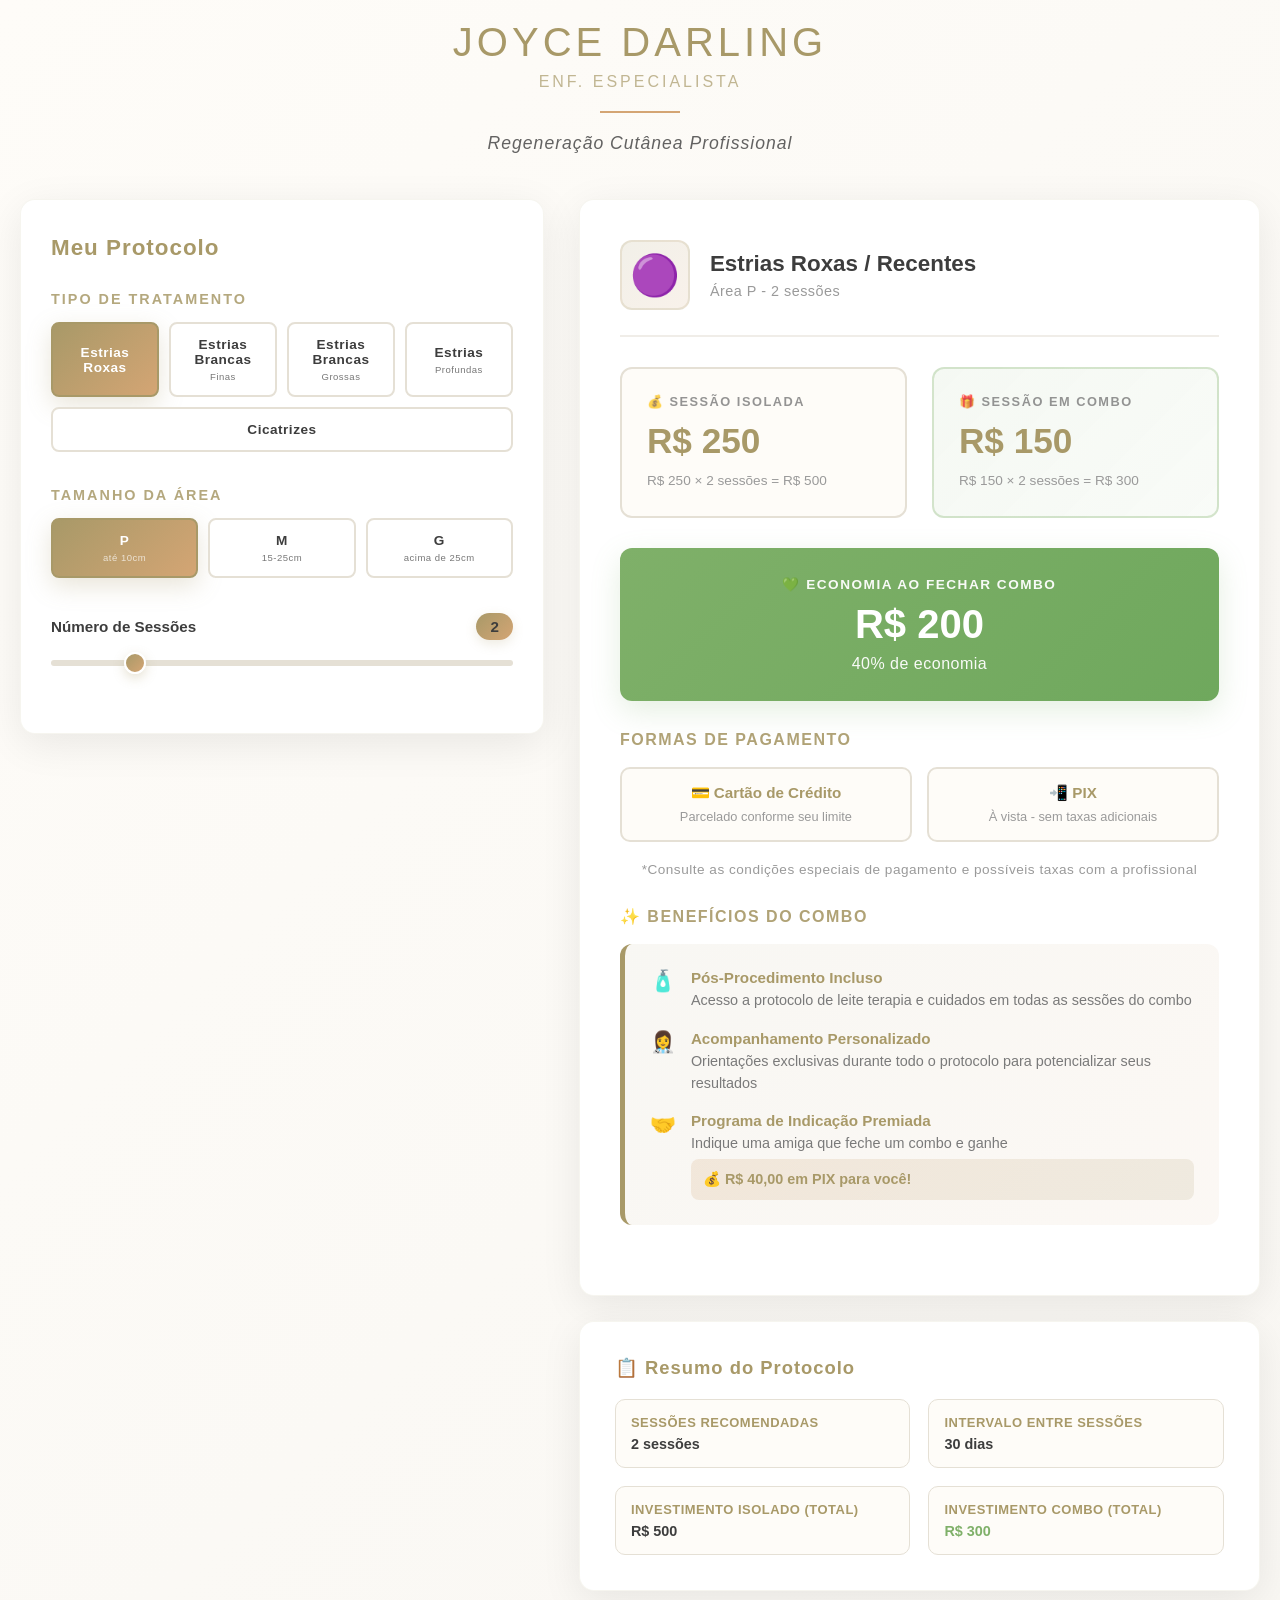
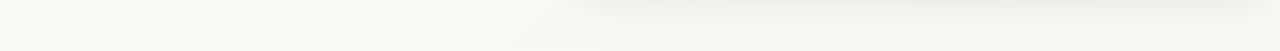
==== index.html @ 670929de "Rename site joyce darling.html to index.html" ====
<!DOCTYPE html>
<html lang="pt-BR">
<head>
    <meta charset="UTF-8">
    <meta name="viewport" content="width=device-width, initial-scale=1.0">
    <title>Enf. Joyce Darling - Regeneração Cutânea</title>
    <style>
        * {
            margin: 0;
            padding: 0;
            box-sizing: border-box;
        }

        :root {
            --primary: #a89968;
            --primary-light: #c9b896;
            --dark: #2a2a2a;
            --light: #f9f7f3;
            --cream: #fefcf8;
            --accent: #d4a574;
            --text: #3d3d3d;
            --success: #7fb069;
        }

        body {
            font-family: 'Segoe UI', 'Trebuchet MS', sans-serif;
            background: linear-gradient(135deg, var(--cream) 0%, var(--light) 100%);
            min-height: 100vh;
            padding: 20px;
            color: var(--text);
        }

        .container {
            max-width: 1400px;
            margin: 0 auto;
        }

        /* HEADER COM LOGO E NOME */
        .header {
            text-align: center;
            margin-bottom: 45px;
            animation: slideDown 0.7s ease-out;
        }

        .logo-section {
            margin-bottom: 20px;
        }

        .logo-text {
            font-size: 2.5em;
            font-weight: 300;
            letter-spacing: 4px;
            color: var(--primary);
            margin-bottom: 8px;
            text-transform: uppercase;
        }

        .logo-subtitle {
            font-size: 1em;
            letter-spacing: 3px;
            color: var(--primary);
            opacity: 0.7;
            text-transform: uppercase;
            font-weight: 400;
        }

        .divider {
            width: 80px;
            height: 2px;
            background: var(--accent);
            margin: 20px auto;
        }

        .tagline {
            font-size: 1.1em;
            color: var(--text);
            opacity: 0.8;
            font-style: italic;
            letter-spacing: 1px;
        }

        /* LAYOUT PRINCIPAL */
        .main-content {
            display: grid;
            grid-template-columns: 1fr 1.3fr;
            gap: 35px;
            margin-bottom: 40px;
        }

        /* PAINEL DE SELEÇÃO */
        .selection-panel {
            background: white;
            border-radius: 15px;
            padding: 35px 30px;
            box-shadow: 0 10px 40px rgba(0, 0, 0, 0.08);
            animation: slideUp 0.7s ease-out 0.1s both;
            height: fit-content;
            border: 1px solid rgba(168, 153, 104, 0.1);
        }

        .selection-panel h2 {
            color: var(--primary);
            margin-bottom: 30px;
            font-size: 1.4em;
            font-weight: 600;
            letter-spacing: 1px;
        }

        .section {
            margin-bottom: 35px;
        }

        .section-title {
            color: var(--primary);
            font-weight: 600;
            margin-bottom: 15px;
            font-size: 0.9em;
            text-transform: uppercase;
            letter-spacing: 2px;
            opacity: 0.85;
        }

        .buttons-group {
            display: flex;
            flex-wrap: wrap;
            gap: 10px;
            margin-bottom: 20px;
        }

        .btn-combo {
            flex: 1;
            min-width: 100px;
            padding: 13px 16px;
            border: 2px solid #e5e0d5;
            background: white;
            border-radius: 8px;
            cursor: pointer;
            font-weight: 600;
            font-size: 0.85em;
            transition: all 0.3s ease;
            text-align: center;
            color: var(--text);
            letter-spacing: 0.5px;
        }

        .btn-combo:hover {
            border-color: var(--primary);
            background: rgba(168, 153, 104, 0.05);
            transform: translateY(-2px);
        }

        .btn-combo.active {
            background: linear-gradient(135deg, var(--primary), var(--accent));
            color: white;
            border-color: var(--primary);
            box-shadow: 0 8px 25px rgba(168, 153, 104, 0.25);
        }

        .btn-combo small {
            display: block;
            font-size: 0.7em;
            opacity: 0.7;
            font-weight: 400;
            margin-top: 4px;
        }

        .slider-group {
            margin-bottom: 28px;
        }

        .slider-label {
            display: flex;
            justify-content: space-between;
            align-items: center;
            margin-bottom: 12px;
        }

        .slider-label span {
            color: var(--text);
            font-weight: 600;
            font-size: 0.95em;
        }

        .slider-value {
            background: linear-gradient(135deg, var(--primary), var(--accent));
            color: white;
            padding: 5px 14px;
            border-radius: 20px;
            font-weight: 700;
            font-size: 0.9em;
            box-shadow: 0 4px 12px rgba(168, 153, 104, 0.2);
        }

        input[type="range"] {
            width: 100%;
            height: 6px;
            border-radius: 5px;
            background: #e5e0d5;
            outline: none;
            -webkit-appearance: none;
        }

        input[type="range"]::-webkit-slider-thumb {
            -webkit-appearance: none;
            appearance: none;
            width: 22px;
            height: 22px;
            border-radius: 50%;
            background: linear-gradient(135deg, var(--primary), var(--accent));
            cursor: pointer;
            box-shadow: 0 4px 12px rgba(168, 153, 104, 0.3);
            border: 2px solid white;
        }

        input[type="range"]::-moz-range-thumb {
            width: 22px;
            height: 22px;
            border-radius: 50%;
            background: linear-gradient(135deg, var(--primary), var(--accent));
            cursor: pointer;
            border: 2px solid white;
            box-shadow: 0 4px 12px rgba(168, 153, 104, 0.3);
        }

        /* PAINEL DE RESULTADO */
        .result-panel {
            animation: slideUp 0.7s ease-out 0.2s both;
        }

        .result-card {
            background: white;
            border-radius: 15px;
            padding: 40px;
            box-shadow: 0 10px 40px rgba(0, 0, 0, 0.08);
            margin-bottom: 25px;
            border: 1px solid rgba(168, 153, 104, 0.1);
        }

        .result-header {
            display: flex;
            align-items: center;
            gap: 20px;
            margin-bottom: 30px;
            padding-bottom: 25px;
            border-bottom: 2px solid #f0ede8;
        }

        .result-icon {
            width: 70px;
            height: 70px;
            border-radius: 12px;
            background: linear-gradient(135deg, rgba(168, 153, 104, 0.15), rgba(212, 165, 116, 0.15));
            display: flex;
            align-items: center;
            justify-content: center;
            font-size: 2.5em;
            border: 2px solid rgba(168, 153, 104, 0.2);
        }

        .result-title h3 {
            color: var(--text);
            font-size: 1.4em;
            margin-bottom: 6px;
            font-weight: 600;
        }

        .result-title p {
            color: #9a9a9a;
            font-size: 0.9em;
            letter-spacing: 0.5px;
        }

        .price-grid {
            display: grid;
            grid-template-columns: 1fr 1fr;
            gap: 25px;
            margin-bottom: 30px;
        }

        .price-box {
            background: #fefcf8;
            border-radius: 12px;
            padding: 25px;
            border: 2px solid #e5e0d5;
        }

        .price-box.combo {
            background: linear-gradient(135deg, rgba(127, 176, 105, 0.08), rgba(127, 176, 105, 0.05));
            border-color: rgba(127, 176, 105, 0.3);
        }

        .price-label {
            color: #7a7a7a;
            font-size: 0.8em;
            font-weight: 600;
            text-transform: uppercase;
            letter-spacing: 1.5px;
            margin-bottom: 12px;
            opacity: 0.8;
        }

        .price-value {
            font-size: 2.2em;
            font-weight: 700;
            color: var(--primary);
            margin-bottom: 10px;
        }

        .price-detail {
            font-size: 0.85em;
            color: #9a9a9a;
            line-height: 1.5;
        }

        /* DESCONTO */
        .discount-banner {
            background: linear-gradient(135deg, var(--success) 0%, #6fa85d 100%);
            color: white;
            border-radius: 12px;
            padding: 28px;
            text-align: center;
            margin: 30px 0;
            box-shadow: 0 10px 30px rgba(127, 176, 105, 0.2);
        }

        .discount-label {
            font-size: 0.85em;
            opacity: 0.95;
            margin-bottom: 10px;
            text-transform: uppercase;
            letter-spacing: 1.5px;
            font-weight: 600;
        }

        .discount-value {
            font-size: 2.5em;
            font-weight: 700;
            margin-bottom: 8px;
        }

        .discount-percentage {
            font-size: 1em;
            opacity: 0.95;
            letter-spacing: 0.5px;
        }

        /* PAGAMENTO E BENEFÍCIOS */
        .info-section {
            margin-bottom: 30px;
        }

        .info-section-title {
            color: var(--primary);
            font-size: 1em;
            font-weight: 600;
            text-transform: uppercase;
            letter-spacing: 1.5px;
            margin-bottom: 18px;
            opacity: 0.9;
        }

        .payment-methods {
            display: grid;
            grid-template-columns: 1fr 1fr;
            gap: 15px;
            margin-bottom: 20px;
        }

        .payment-option {
            background: #fefcf8;
            border: 2px solid #e5e0d5;
            border-radius: 10px;
            padding: 15px;
            text-align: center;
            transition: all 0.3s ease;
            cursor: pointer;
        }

        .payment-option:hover {
            border-color: var(--primary);
            background: rgba(168, 153, 104, 0.05);
        }

        .payment-option strong {
            color: var(--primary);
            display: block;
            margin-bottom: 5px;
            font-size: 0.95em;
        }

        .payment-option small {
            color: #9a9a9a;
            font-size: 0.8em;
        }

        /* BENEFÍCIOS DO COMBO */
        .benefits-box {
            background: linear-gradient(135deg, rgba(168, 153, 104, 0.08), rgba(212, 165, 116, 0.08));
            border-radius: 12px;
            padding: 25px;
            border-left: 5px solid var(--primary);
        }

        .benefit-item {
            display: flex;
            gap: 15px;
            margin-bottom: 18px;
            align-items: flex-start;
        }

        .benefit-item:last-child {
            margin-bottom: 0;
        }

        .benefit-icon {
            font-size: 1.3em;
            min-width: 25px;
        }

        .benefit-text {
            flex: 1;
        }

        .benefit-text strong {
            color: var(--primary);
            display: block;
            margin-bottom: 4px;
            font-size: 0.95em;
        }

        .benefit-text p {
            color: #7a7a7a;
            font-size: 0.9em;
            line-height: 1.5;
        }

        .reward-highlight {
            background: linear-gradient(135deg, rgba(212, 165, 116, 0.2), rgba(168, 153, 104, 0.15));
            padding: 12px;
            border-radius: 8px;
            color: var(--primary);
            font-weight: 600;
            font-size: 0.9em;
            margin-top: 4px;
        }

        /* INFO BOX FINAL */
        .info-box {
            background: white;
            border-radius: 15px;
            padding: 35px;
            box-shadow: 0 10px 40px rgba(0, 0, 0, 0.08);
            border: 1px solid rgba(168, 153, 104, 0.1);
            animation: slideUp 0.7s ease-out 0.3s both;
        }

        .info-box h4 {
            color: var(--primary);
            margin-bottom: 20px;
            font-size: 1.15em;
            font-weight: 600;
            letter-spacing: 1px;
        }

        .info-list {
            display: grid;
            grid-template-columns: 1fr 1fr;
            gap: 18px;
        }

        .info-item {
            padding: 15px;
            background: #fefcf8;
            border-radius: 10px;
            font-size: 0.9em;
            border: 1px solid #e5e0d5;
        }

        .info-item strong {
            color: var(--primary);
            display: block;
            margin-bottom: 6px;
            font-size: 0.9em;
            text-transform: uppercase;
            letter-spacing: 0.5px;
        }

        .info-item span {
            color: var(--text);
            font-weight: 600;
        }

        /* ANIMAÇÕES */
        @keyframes slideDown {
            from {
                opacity: 0;
                transform: translateY(-30px);
            }
            to {
                opacity: 1;
                transform: translateY(0);
            }
        }

        @keyframes slideUp {
            from {
                opacity: 0;
                transform: translateY(30px);
            }
            to {
                opacity: 1;
                transform: translateY(0);
            }
        }

        /* RESPONSIVO */
        @media (max-width: 1024px) {
            .main-content {
                grid-template-columns: 1fr;
            }

            .price-grid,
            .payment-methods,
            .info-list {
                grid-template-columns: 1fr;
            }

            .header h1 {
                font-size: 1.8em;
            }
        }

        @media (max-width: 640px) {
            body {
                padding: 10px;
            }

            .selection-panel,
            .result-card,
            .info-box {
                padding: 20px;
            }

            .logo-text {
                font-size: 1.5em;
            }

            .logo-subtitle {
                font-size: 0.8em;
            }

            .result-header {
                flex-direction: column;
                text-align: center;
                gap: 15px;
            }

            .result-icon {
                width: 60px;
                height: 60px;
                font-size: 2em;
            }

            .buttons-group {
                flex-direction: column;
            }

            .btn-combo {
                min-width: auto;
            }
        }
    </style>
</head>
<body>
    <div class="container">
        <!-- HEADER -->
        <div class="header">
            <div class="logo-section">
                <div class="logo-text">Joyce Darling</div>
                <div class="logo-subtitle">Enf. Especialista</div>
                <div class="divider"></div>
                <div class="tagline">Regeneração Cutânea Profissional</div>
            </div>
        </div>

        <!-- CONTEÚDO PRINCIPAL -->
        <div class="main-content">
            <!-- PAINEL DE SELEÇÃO -->
            <div class="selection-panel">
                <h2>Meu Protocolo</h2>

                <!-- Tipo de Tratamento -->
                <div class="section">
                    <div class="section-title">Tipo de Tratamento</div>
                    <div class="buttons-group" id="tratamentoButtons">
                        <button class="btn-combo active" data-type="estrias-roxas" data-icon="🟣">Estrias Roxas</button>
                        <button class="btn-combo" data-type="estrias-brancas-finas" data-icon="⚪">Estrias Brancas<small>Finas</small></button>
                        <button class="btn-combo" data-type="estrias-brancas-grossas" data-icon="⚪">Estrias Brancas<small>Grossas</small></button>
                        <button class="btn-combo" data-type="estrias-profundas" data-icon="⚫">Estrias<small>Profundas</small></button>
                        <button class="btn-combo" data-type="cicatrizes" data-icon="🩹">Cicatrizes</button>
                    </div>
                </div>

                <!-- Tamanho da Área -->
                <div class="section">
                    <div class="section-title">Tamanho da Área</div>
                    <div class="buttons-group" id="areaButtons">
                        <button class="btn-combo active" data-area="P" data-size="até 10cm">P<small>até 10cm</small></button>
                        <button class="btn-combo" data-area="M" data-size="15-25cm">M<small>15-25cm</small></button>
                        <button class="btn-combo" data-area="G" data-size="acima de 25cm">G<small>acima de 25cm</small></button>
                    </div>
                </div>

                <!-- Número de Sessões -->
                <div class="slider-group">
                    <div class="slider-label">
                        <span>Número de Sessões</span>
                        <span class="slider-value" id="sessoesValue">2</span>
                    </div>
                    <input type="range" id="sessoesSlider" min="1" max="7" value="2">
                </div>
            </div>

            <!-- PAINEL DE RESULTADO -->
            <div class="result-panel">
                <div class="result-card">
                    <div class="result-header">
                        <div class="result-icon" id="resultIcon">🟣</div>
                        <div class="result-title">
                            <h3 id="resultName">Estrias Roxas</h3>
                            <p id="resultDescription">Área P - 2 sessões</p>
                        </div>
                    </div>

                    <div class="price-grid">
                        <div class="price-box">
                            <div class="price-label">💰 Sessão Isolada</div>
                            <div class="price-value" id="precoIsolado">R$ 250</div>
                            <div class="price-detail" id="detailIsolado">R$ 250 × 2 sessões = R$ 500</div>
                        </div>
                        <div class="price-box combo">
                            <div class="price-label">🎁 Sessão em Combo</div>
                            <div class="price-value" id="precoCombo">R$ 150</div>
                            <div class="price-detail" id="detailCombo">R$ 150 × 2 sessões = R$ 300</div>
                        </div>
                    </div>

                    <div class="discount-banner">
                        <div class="discount-label">💚 Economia ao Fechar Combo</div>
                        <div class="discount-value" id="discountValue">R$ 200</div>
                        <div class="discount-percentage" id="discountPercent">40% de economia</div>
                    </div>

                    <!-- FORMAS DE PAGAMENTO -->
                    <div class="info-section">
                        <div class="info-section-title">Formas de Pagamento</div>
                        <div class="payment-methods">
                            <div class="payment-option">
                                <strong>💳 Cartão de Crédito</strong>
                                <small>Parcelado conforme seu limite</small>
                            </div>
                            <div class="payment-option">
                                <strong>📲 PIX</strong>
                                <small>À vista - sem taxas adicionais</small>
                            </div>
                        </div>
                        <p style="font-size: 0.85em; color: #9a9a9a; text-align: center; letter-spacing: 0.5px;">
                            *Consulte as condições especiais de pagamento e possíveis taxas com a profissional
                        </p>
                    </div>

                    <!-- BENEFÍCIOS -->
                    <div class="info-section">
                        <div class="info-section-title">✨ Benefícios do Combo</div>
                        <div class="benefits-box">
                            <div class="benefit-item">
                                <div class="benefit-icon">🧴</div>
                                <div class="benefit-text">
                                    <strong>Pós-Procedimento Incluso</strong>
                                    <p>Acesso a protocolo de leite terapia e cuidados em todas as sessões do combo</p>
                                </div>
                            </div>
                            <div class="benefit-item">
                                <div class="benefit-icon">👩‍⚕️</div>
                                <div class="benefit-text">
                                    <strong>Acompanhamento Personalizado</strong>
                                    <p>Orientações exclusivas durante todo o protocolo para potencializar seus resultados</p>
                                </div>
                            </div>
                            <div class="benefit-item">
                                <div class="benefit-icon">🤝</div>
                                <div class="benefit-text">
                                    <strong>Programa de Indicação Premiada</strong>
                                    <p>Indique uma amiga que feche um combo e ganhe</p>
                                    <div class="reward-highlight">💰 R$ 40,00 em PIX para você!</div>
                                </div>
                            </div>
                        </div>
                    </div>
                </div>

                <!-- INFO BOX -->
                <div class="info-box">
                    <h4>📋 Resumo do Protocolo</h4>
                    <div class="info-list">
                        <div class="info-item">
                            <strong>Sessões Recomendadas</strong>
                            <span id="infoSessoes">2 sessões</span>
                        </div>
                        <div class="info-item">
                            <strong>Intervalo entre Sessões</strong>
                            <span id="infoIntervalo">30 dias</span>
                        </div>
                        <div class="info-item">
                            <strong>Investimento Isolado (Total)</strong>
                            <span id="infoValorIsolado">R$ 500</span>
                        </div>
                        <div class="info-item">
                            <strong>Investimento Combo (Total)</strong>
                            <span id="infoValorCombo" style="color: var(--success); font-weight: 700;">R$ 300</span>
                        </div>
                    </div>
                </div>
            </div>
        </div>
    </div>

    <script>
        // DADOS DOS PROTOCOLOS
        const protocolos = {
            'estrias-roxas': {
                nome: 'Estrias Roxas / Recentes',
                icon: '🟣',
                sessoes: 2,
                sessoes_recomendadas: '2 sessões',
                precos: {
                    P: { isolado: 250, combo: 150 },
                    M: { isolado: 350, combo: 200 },
                    G: { isolado: 500, combo: 300 }
                }
            },
            'estrias-brancas-finas': {
                nome: 'Estrias Brancas Finas',
                icon: '⚪',
                sessoes: 4,
                sessoes_recomendadas: '4 sessões',
                precos: {
                    P: { isolado: 250, combo: 150 },
                    M: { isolado: 350, combo: 200 },
                    G: { isolado: 500, combo: 300 }
                }
            },
            'estrias-brancas-grossas': {
                nome: 'Estrias Brancas Grossas',
                icon: '⚪',
                sessoes: 6,
                sessoes_recomendadas: '6 sessões',
                precos: {
                    P: { isolado: 250, combo: 150 },
                    M: { isolado: 350, combo: 200 },
                    G: { isolado: 500, combo: 300 }
                }
            },
            'estrias-profundas': {
                nome: 'Estrias Profundas / Largas',
                icon: '⚫',
                sessoes: 7,
                sessoes_recomendadas: '7 sessões',
                precos: {
                    P: { isolado: 250, combo: 150 },
                    M: { isolado: 350, combo: 200 },
                    G: { isolado: 500, combo: 300 }
                }
            },
            'cicatrizes': {
                nome: 'Cicatrizes',
                icon: '🩹',
                sessoes: 3,
                sessoes_recomendadas: '3 sessões',
                precos: {
                    P: { isolado: 200, combo: 150 },
                    M: { isolado: 300, combo: 250 },
                    G: { isolado: 500, combo: 350 }
                }
            }
        };

        let estadoAtual = {
            tipo: 'estrias-roxas',
            area: 'P',
            sessoes: 2
        };

        // ELEMENTOS DO DOM
        const tratamentoButtons = document.querySelectorAll('#tratamentoButtons .btn-combo');
        const areaButtons = document.querySelectorAll('#areaButtons .btn-combo');
        const sessoesSlider = document.getElementById('sessoesSlider');
        const sessoesValue = document.getElementById('sessoesValue');

        // EVENT LISTENERS
        tratamentoButtons.forEach(btn => {
            btn.addEventListener('click', (e) => {
                tratamentoButtons.forEach(b => b.classList.remove('active'));
                e.target.closest('.btn-combo').classList.add('active');
                estadoAtual.tipo = e.target.closest('.btn-combo').dataset.type;
                
                const protocolo = protocolos[estadoAtual.tipo];
                sessoesSlider.max = protocolo.sessoes;
                sessoesSlider.value = protocolo.sessoes;
                sessoesValue.textContent = protocolo.sessoes;
                estadoAtual.sessoes = protocolo.sessoes;
                
                atualizar();
            });
        });

        areaButtons.forEach(btn => {
            btn.addEventListener('click', (e) => {
                areaButtons.forEach(b => b.classList.remove('active'));
                e.target.closest('.btn-combo').classList.add('active');
                estadoAtual.area = e.target.closest('.btn-combo').dataset.area;
                atualizar();
            });
        });

        sessoesSlider.addEventListener('input', (e) => {
            estadoAtual.sessoes = parseInt(e.target.value);
            sessoesValue.textContent = e.target.value;
            atualizar();
        });

        // FUNÇÃO DE ATUALIZAÇÃO
        function atualizar() {
            const protocolo = protocolos[estadoAtual.tipo];
            const precos = protocolo.precos[estadoAtual.area];
            const sessoes = estadoAtual.sessoes;

            // Atualizar header
            document.getElementById('resultIcon').textContent = protocolo.icon;
            document.getElementById('resultName').textContent = protocolo.nome;
            document.getElementById('resultDescription').textContent = `Área ${estadoAtual.area} - ${sessoes} ${sessoes === 1 ? 'sessão' : 'sessões'}`;

            // Preços
            const totalIsolado = precos.isolado * sessoes;
            const totalCombo = precos.combo * sessoes;
            const economia = totalIsolado - totalCombo;
            const percentualDesc = Math.round((economia / totalIsolado) * 100);

            document.getElementById('precoIsolado').textContent = `R$ ${precos.isolado.toLocaleString('pt-BR')}`;
            document.getElementById('detailIsolado').textContent = `R$ ${precos.isolado.toLocaleString('pt-BR')} × ${sessoes} ${sessoes === 1 ? 'sessão' : 'sessões'} = R$ ${totalIsolado.toLocaleString('pt-BR')}`;

            document.getElementById('precoCombo').textContent = `R$ ${precos.combo.toLocaleString('pt-BR')}`;
            document.getElementById('detailCombo').textContent = `R$ ${precos.combo.toLocaleString('pt-BR')} × ${sessoes} ${sessoes === 1 ? 'sessão' : 'sessões'} = R$ ${totalCombo.toLocaleString('pt-BR')}`;

            document.getElementById('discountValue').textContent = `R$ ${economia.toLocaleString('pt-BR')}`;
            document.getElementById('discountPercent').textContent = `${percentualDesc}% de economia`;

            // Info box
            document.getElementById('infoSessoes').textContent = protocolo.sessoes_recomendadas;
            document.getElementById('infoIntervalo').textContent = '30 dias';
            document.getElementById('infoValorIsolado').textContent = `R$ ${totalIsolado.toLocaleString('pt-BR')}`;
            document.getElementById('infoValorCombo').textContent = `R$ ${totalCombo.toLocaleString('pt-BR')}`;
        }

        // Inicialização
        atualizar();
    </script>
</body>
</html>
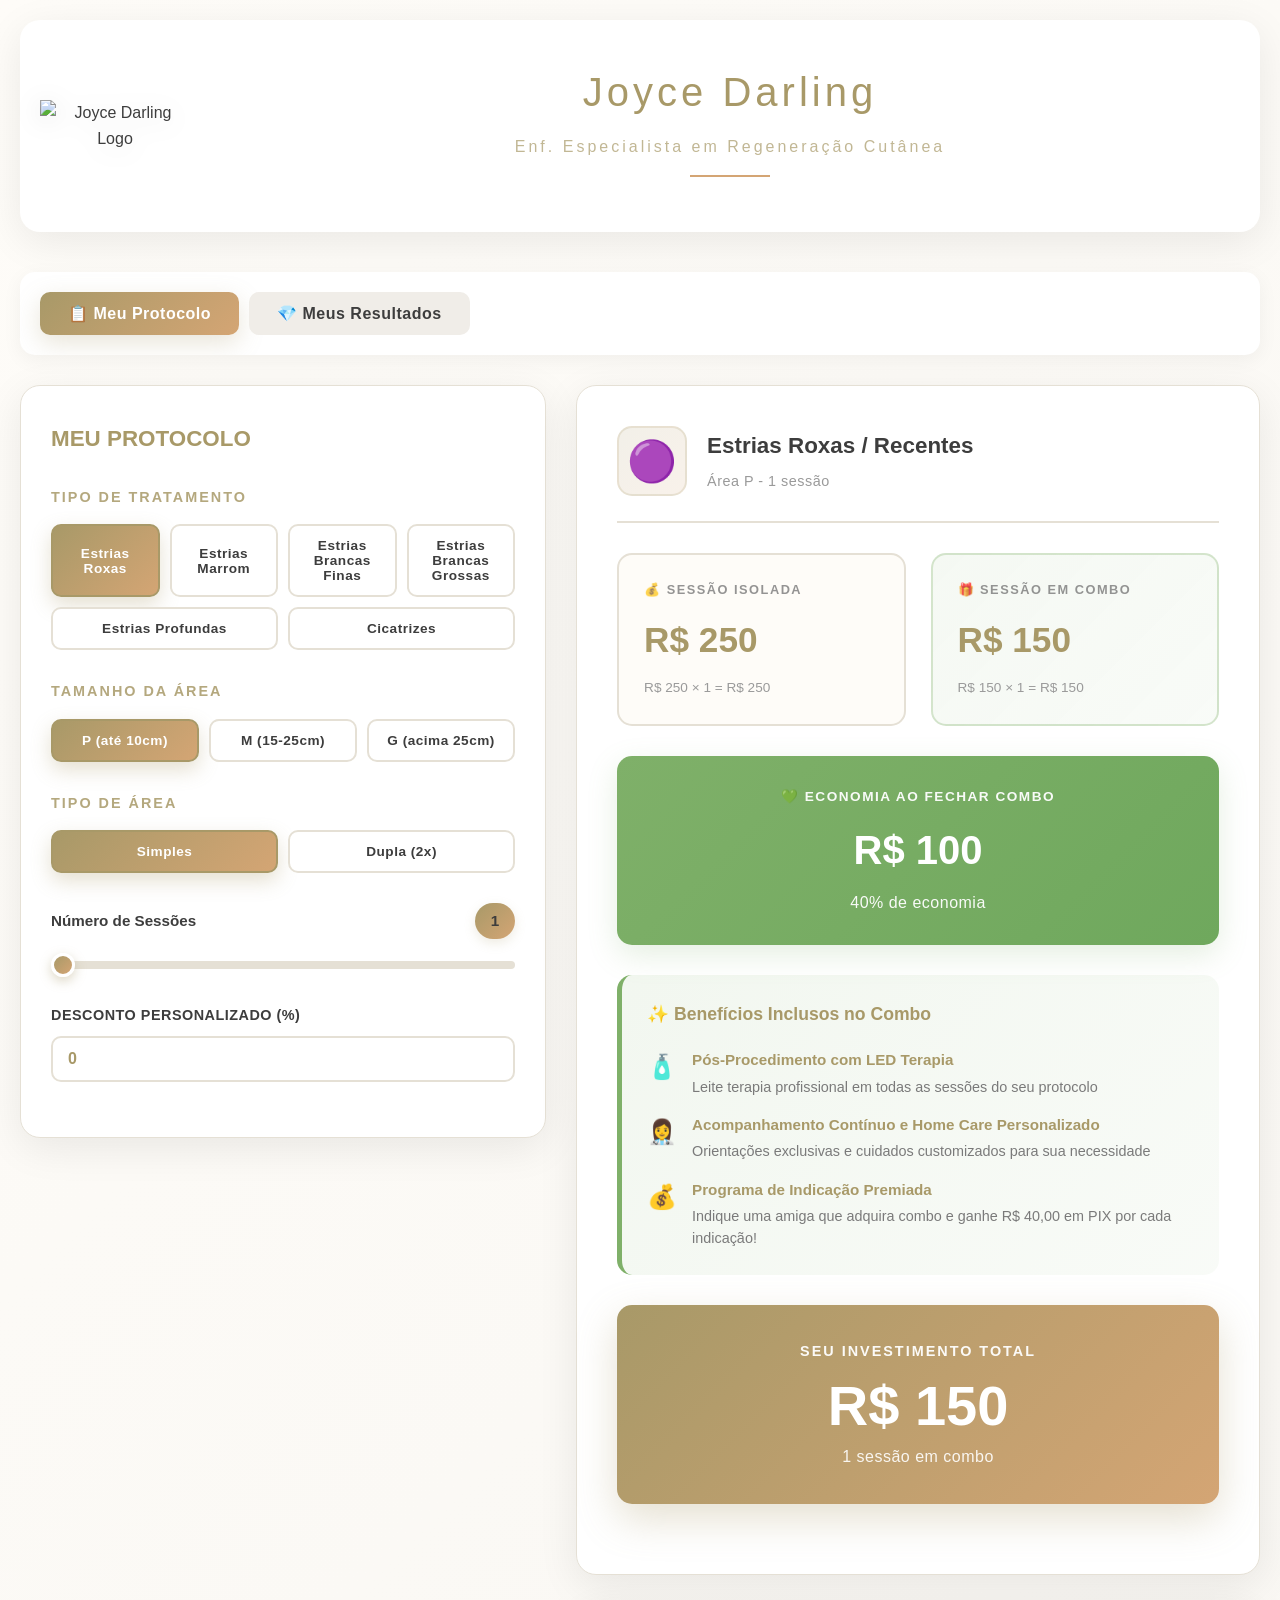
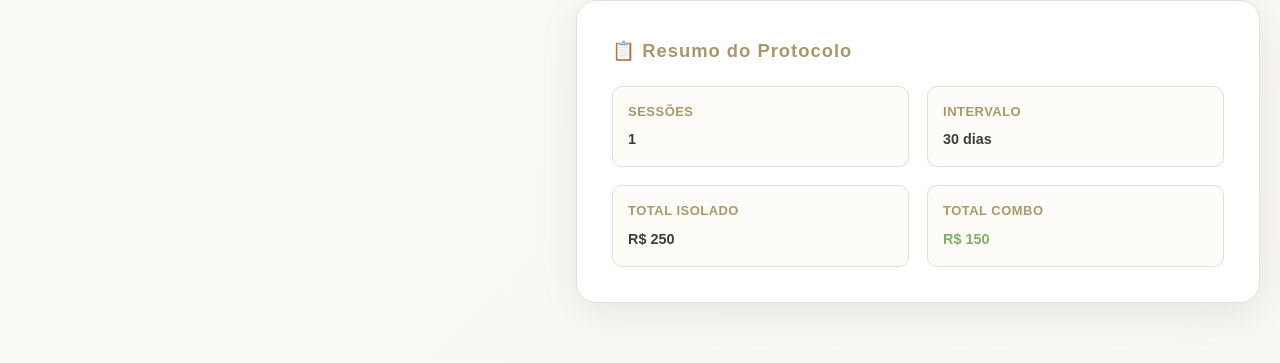
==== commit 522a0f85: "site atualizado para anexar imagens de antes e depois nova aba, valores atualizados" ====
--- a/index.html
+++ b/index.html
@@ -3,7 +3,7 @@
 <head>
     <meta charset="UTF-8">
     <meta name="viewport" content="width=device-width, initial-scale=1.0">
-    <title>Enf. Joyce Darling - Regeneração Cutânea</title>
+    <title>Joyce Darling - Regeneração Cutânea</title>
     <style>
         * {
             margin: 0;
@@ -14,36 +14,59 @@
         :root {
             --primary: #a89968;
             --primary-light: #c9b896;
+            --secondary: #d4a574;
             --dark: #2a2a2a;
             --light: #f9f7f3;
             --cream: #fefcf8;
-            --accent: #d4a574;
+            --accent: #7fb069;
             --text: #3d3d3d;
-            --success: #7fb069;
+            --error: #e74c3c;
+            --border: #e5e0d5;
         }
 
         body {
             font-family: 'Segoe UI', 'Trebuchet MS', sans-serif;
             background: linear-gradient(135deg, var(--cream) 0%, var(--light) 100%);
             min-height: 100vh;
-            padding: 20px;
             color: var(--text);
+            line-height: 1.6;
         }
 
         .container {
             max-width: 1400px;
             margin: 0 auto;
-        }
-
-        /* HEADER COM LOGO E NOME */
+            padding: 20px;
+        }
+
+        /* HEADER */
         .header {
             text-align: center;
-            margin-bottom: 45px;
+            margin-bottom: 40px;
+            padding: 40px 20px;
+            background: white;
+            border-radius: 20px;
+            box-shadow: 0 10px 40px rgba(0, 0, 0, 0.08);
             animation: slideDown 0.7s ease-out;
-        }
-
-        .logo-section {
-            margin-bottom: 20px;
+            display: flex;
+            align-items: center;
+            justify-content: center;
+            gap: 30px;
+            flex-wrap: wrap;
+        }
+
+        .logo-container {
+            flex-shrink: 0;
+        }
+
+        .logo-container img {
+            max-width: 150px;
+            height: auto;
+            filter: drop-shadow(0 4px 12px rgba(0, 0, 0, 0.1));
+        }
+
+        .header-text {
+            flex: 1;
+            min-width: 300px;
         }
 
         .logo-text {
@@ -51,8 +74,7 @@
             font-weight: 300;
             letter-spacing: 4px;
             color: var(--primary);
-            margin-bottom: 8px;
-            text-transform: uppercase;
+            margin-bottom: 10px;
         }
 
         .logo-subtitle {
@@ -60,42 +82,91 @@
             letter-spacing: 3px;
             color: var(--primary);
             opacity: 0.7;
-            text-transform: uppercase;
-            font-weight: 400;
         }
 
         .divider {
             width: 80px;
             height: 2px;
-            background: var(--accent);
-            margin: 20px auto;
-        }
-
-        .tagline {
-            font-size: 1.1em;
+            background: var(--secondary);
+            margin: 15px auto;
+        }
+
+        /* TABS */
+        .tabs-container {
+            display: flex;
+            gap: 10px;
+            margin-bottom: 30px;
+            background: white;
+            padding: 20px;
+            border-radius: 15px;
+            box-shadow: 0 5px 20px rgba(0, 0, 0, 0.05);
+            overflow-x: auto;
+            flex-wrap: wrap;
+        }
+
+        .tab-button {
+            padding: 12px 28px;
+            border: none;
+            background: #f0ede8;
             color: var(--text);
-            opacity: 0.8;
-            font-style: italic;
-            letter-spacing: 1px;
-        }
-
-        /* LAYOUT PRINCIPAL */
+            font-weight: 600;
+            font-size: 1em;
+            border-radius: 10px;
+            cursor: pointer;
+            transition: all 0.3s ease;
+            letter-spacing: 0.5px;
+            white-space: nowrap;
+        }
+
+        .tab-button:hover {
+            background: var(--border);
+            transform: translateY(-2px);
+        }
+
+        .tab-button.active {
+            background: linear-gradient(135deg, var(--primary), var(--secondary));
+            color: white;
+            box-shadow: 0 8px 25px rgba(168, 153, 104, 0.25);
+        }
+
+        /* TAB CONTENT */
+        .tab-content {
+            display: none;
+            animation: fadeIn 0.5s ease-out;
+        }
+
+        .tab-content.active {
+            display: block;
+        }
+
+        @keyframes fadeIn {
+            from {
+                opacity: 0;
+                transform: translateY(10px);
+            }
+            to {
+                opacity: 1;
+                transform: translateY(0);
+            }
+        }
+
+        /* MAIN CONTENT LAYOUT */
         .main-content {
             display: grid;
             grid-template-columns: 1fr 1.3fr;
-            gap: 35px;
+            gap: 30px;
             margin-bottom: 40px;
         }
 
         /* PAINEL DE SELEÇÃO */
         .selection-panel {
             background: white;
-            border-radius: 15px;
+            border-radius: 20px;
             padding: 35px 30px;
             box-shadow: 0 10px 40px rgba(0, 0, 0, 0.08);
+            height: fit-content;
+            border: 1px solid var(--border);
             animation: slideUp 0.7s ease-out 0.1s both;
-            height: fit-content;
-            border: 1px solid rgba(168, 153, 104, 0.1);
         }
 
         .selection-panel h2 {
@@ -103,11 +174,10 @@
             margin-bottom: 30px;
             font-size: 1.4em;
             font-weight: 600;
-            letter-spacing: 1px;
         }
 
         .section {
-            margin-bottom: 35px;
+            margin-bottom: 30px;
         }
 
         .section-title {
@@ -129,11 +199,11 @@
 
         .btn-combo {
             flex: 1;
-            min-width: 100px;
-            padding: 13px 16px;
-            border: 2px solid #e5e0d5;
+            min-width: 90px;
+            padding: 12px 16px;
+            border: 2px solid var(--border);
             background: white;
-            border-radius: 8px;
+            border-radius: 10px;
             cursor: pointer;
             font-weight: 600;
             font-size: 0.85em;
@@ -150,20 +220,13 @@
         }
 
         .btn-combo.active {
-            background: linear-gradient(135deg, var(--primary), var(--accent));
+            background: linear-gradient(135deg, var(--primary), var(--secondary));
             color: white;
             border-color: var(--primary);
-            box-shadow: 0 8px 25px rgba(168, 153, 104, 0.25);
-        }
-
-        .btn-combo small {
-            display: block;
-            font-size: 0.7em;
-            opacity: 0.7;
-            font-weight: 400;
-            margin-top: 4px;
-        }
-
+            box-shadow: 0 8px 20px rgba(168, 153, 104, 0.3);
+        }
+
+        /* SLIDER */
         .slider-group {
             margin-bottom: 28px;
         }
@@ -182,9 +245,9 @@
         }
 
         .slider-value {
-            background: linear-gradient(135deg, var(--primary), var(--accent));
+            background: linear-gradient(135deg, var(--primary), var(--secondary));
             color: white;
-            padding: 5px 14px;
+            padding: 6px 16px;
             border-radius: 20px;
             font-weight: 700;
             font-size: 0.9em;
@@ -193,9 +256,9 @@
 
         input[type="range"] {
             width: 100%;
-            height: 6px;
+            height: 8px;
             border-radius: 5px;
-            background: #e5e0d5;
+            background: var(--border);
             outline: none;
             -webkit-appearance: none;
         }
@@ -203,23 +266,56 @@
         input[type="range"]::-webkit-slider-thumb {
             -webkit-appearance: none;
             appearance: none;
-            width: 22px;
-            height: 22px;
+            width: 24px;
+            height: 24px;
             border-radius: 50%;
-            background: linear-gradient(135deg, var(--primary), var(--accent));
+            background: linear-gradient(135deg, var(--primary), var(--secondary));
             cursor: pointer;
-            box-shadow: 0 4px 12px rgba(168, 153, 104, 0.3);
-            border: 2px solid white;
+            box-shadow: 0 4px 12px rgba(168, 153, 104, 0.4);
+            border: 3px solid white;
         }
 
         input[type="range"]::-moz-range-thumb {
-            width: 22px;
-            height: 22px;
+            width: 24px;
+            height: 24px;
             border-radius: 50%;
-            background: linear-gradient(135deg, var(--primary), var(--accent));
+            background: linear-gradient(135deg, var(--primary), var(--secondary));
             cursor: pointer;
-            border: 2px solid white;
-            box-shadow: 0 4px 12px rgba(168, 153, 104, 0.3);
+            border: 3px solid white;
+            box-shadow: 0 4px 12px rgba(168, 153, 104, 0.4);
+        }
+
+        /* INPUT GENÉRICO */
+        .input-group {
+            margin-bottom: 20px;
+        }
+
+        .input-group label {
+            display: block;
+            margin-bottom: 8px;
+            font-weight: 600;
+            font-size: 0.9em;
+            color: var(--text);
+            text-transform: uppercase;
+            letter-spacing: 0.5px;
+        }
+
+        .input-group input {
+            width: 100%;
+            padding: 12px 15px;
+            border: 2px solid var(--border);
+            border-radius: 10px;
+            font-size: 1em;
+            transition: all 0.3s ease;
+            font-weight: 600;
+            color: var(--primary);
+        }
+
+        .input-group input:focus {
+            outline: none;
+            border-color: var(--primary);
+            background: rgba(168, 153, 104, 0.05);
+            box-shadow: 0 0 0 4px rgba(168, 153, 104, 0.1);
         }
 
         /* PAINEL DE RESULTADO */
@@ -229,11 +325,11 @@
 
         .result-card {
             background: white;
-            border-radius: 15px;
+            border-radius: 20px;
             padding: 40px;
             box-shadow: 0 10px 40px rgba(0, 0, 0, 0.08);
             margin-bottom: 25px;
-            border: 1px solid rgba(168, 153, 104, 0.1);
+            border: 1px solid var(--border);
         }
 
         .result-header {
@@ -242,13 +338,13 @@
             gap: 20px;
             margin-bottom: 30px;
             padding-bottom: 25px;
-            border-bottom: 2px solid #f0ede8;
+            border-bottom: 2px solid var(--border);
         }
 
         .result-icon {
             width: 70px;
             height: 70px;
-            border-radius: 12px;
+            border-radius: 15px;
             background: linear-gradient(135deg, rgba(168, 153, 104, 0.15), rgba(212, 165, 116, 0.15));
             display: flex;
             align-items: center;
@@ -279,9 +375,15 @@
 
         .price-box {
             background: #fefcf8;
-            border-radius: 12px;
+            border-radius: 15px;
             padding: 25px;
-            border: 2px solid #e5e0d5;
+            border: 2px solid var(--border);
+            transition: all 0.3s ease;
+        }
+
+        .price-box:hover {
+            transform: translateY(-5px);
+            box-shadow: 0 8px 20px rgba(0, 0, 0, 0.1);
         }
 
         .price-box.combo {
@@ -314,13 +416,18 @@
 
         /* DESCONTO */
         .discount-banner {
-            background: linear-gradient(135deg, var(--success) 0%, #6fa85d 100%);
+            background: linear-gradient(135deg, var(--accent) 0%, #6fa85d 100%);
             color: white;
-            border-radius: 12px;
-            padding: 28px;
+            border-radius: 15px;
+            padding: 30px;
             text-align: center;
             margin: 30px 0;
             box-shadow: 0 10px 30px rgba(127, 176, 105, 0.2);
+            transition: all 0.3s ease;
+        }
+
+        .discount-banner:hover {
+            transform: scale(1.02);
         }
 
         .discount-label {
@@ -344,67 +451,55 @@
             letter-spacing: 0.5px;
         }
 
-        /* PAGAMENTO E BENEFÍCIOS */
-        .info-section {
-            margin-bottom: 30px;
-        }
-
-        .info-section-title {
-            color: var(--primary);
-            font-size: 1em;
-            font-weight: 600;
+        /* DESCONTO PERSONALIZADO */
+        .custom-discount-banner {
+            background: linear-gradient(135deg, #e74c3c 0%, #c0392b 100%);
+            color: white;
+            border-radius: 15px;
+            padding: 30px;
+            text-align: center;
+            margin: 20px 0;
+            box-shadow: 0 10px 30px rgba(231, 76, 60, 0.2);
+        }
+
+        .custom-discount-banner .discount-label {
+            font-size: 0.85em;
+            opacity: 0.95;
+            margin-bottom: 10px;
             text-transform: uppercase;
             letter-spacing: 1.5px;
-            margin-bottom: 18px;
-            opacity: 0.9;
-        }
-
-        .payment-methods {
-            display: grid;
-            grid-template-columns: 1fr 1fr;
-            gap: 15px;
+            font-weight: 600;
+        }
+
+        .custom-discount-banner .discount-value {
+            font-size: 2.2em;
+            font-weight: 700;
+            margin-bottom: 5px;
+        }
+
+        /* BENEFÍCIOS */
+        .benefits-section {
+            background: linear-gradient(135deg, rgba(127, 176, 105, 0.1), rgba(127, 176, 105, 0.05));
+            border-radius: 15px;
+            padding: 25px;
+            border-left: 5px solid var(--accent);
+            margin: 30px 0;
+        }
+
+        .benefits-title {
+            color: var(--primary);
+            font-weight: 600;
             margin-bottom: 20px;
-        }
-
-        .payment-option {
-            background: #fefcf8;
-            border: 2px solid #e5e0d5;
-            border-radius: 10px;
-            padding: 15px;
-            text-align: center;
-            transition: all 0.3s ease;
-            cursor: pointer;
-        }
-
-        .payment-option:hover {
-            border-color: var(--primary);
-            background: rgba(168, 153, 104, 0.05);
-        }
-
-        .payment-option strong {
-            color: var(--primary);
-            display: block;
-            margin-bottom: 5px;
-            font-size: 0.95em;
-        }
-
-        .payment-option small {
-            color: #9a9a9a;
-            font-size: 0.8em;
-        }
-
-        /* BENEFÍCIOS DO COMBO */
-        .benefits-box {
-            background: linear-gradient(135deg, rgba(168, 153, 104, 0.08), rgba(212, 165, 116, 0.08));
-            border-radius: 12px;
-            padding: 25px;
-            border-left: 5px solid var(--primary);
+            font-size: 1.1em;
+            display: flex;
+            align-items: center;
+            gap: 10px;
         }
 
         .benefit-item {
             display: flex;
             gap: 15px;
-            margin-bottom: 18px;
+            margin-bottom: 15px;
             align-items: flex-start;
         }
 
@@ -413,8 +508,9 @@
         }
 
         .benefit-icon {
-            font-size: 1.3em;
-            min-width: 25px;
+            font-size: 1.5em;
+            min-width: 30px;
+            text-align: center;
         }
 
         .benefit-text {
@@ -432,25 +528,59 @@
             color: #7a7a7a;
             font-size: 0.9em;
             line-height: 1.5;
-        }
-
-        .reward-highlight {
-            background: linear-gradient(135deg, rgba(212, 165, 116, 0.2), rgba(168, 153, 104, 0.15));
-            padding: 12px;
-            border-radius: 8px;
-            color: var(--primary);
-            font-weight: 600;
+            margin: 0;
+        }
+
+        /* VALOR FINAL DESTACADO */
+        .final-value-banner {
+            background: linear-gradient(135deg, var(--primary) 0%, var(--secondary) 100%);
+            color: white;
+            border-radius: 15px;
+            padding: 35px;
+            text-align: center;
+            margin: 30px 0;
+            box-shadow: 0 15px 40px rgba(168, 153, 104, 0.3);
+            animation: pulse 2s infinite;
+        }
+
+        .final-value-label {
             font-size: 0.9em;
-            margin-top: 4px;
-        }
-
-        /* INFO BOX FINAL */
+            opacity: 0.95;
+            margin-bottom: 15px;
+            text-transform: uppercase;
+            letter-spacing: 2px;
+            font-weight: 600;
+        }
+
+        .final-value {
+            font-size: 3.5em;
+            font-weight: 700;
+            margin-bottom: 10px;
+            line-height: 1;
+        }
+
+        .final-value-description {
+            font-size: 1em;
+            opacity: 0.9;
+            letter-spacing: 0.5px;
+        }
+
+        @keyframes pulse {
+            0%, 100% {
+                transform: scale(1);
+            }
+            50% {
+                transform: scale(1.02);
+            }
+        }
+
+        /* INFO BOX */
         .info-box {
             background: white;
-            border-radius: 15px;
+            border-radius: 20px;
             padding: 35px;
             box-shadow: 0 10px 40px rgba(0, 0, 0, 0.08);
-            border: 1px solid rgba(168, 153, 104, 0.1);
+            border: 1px solid var(--border);
             animation: slideUp 0.7s ease-out 0.3s both;
         }
 
@@ -473,7 +603,7 @@
             background: #fefcf8;
             border-radius: 10px;
             font-size: 0.9em;
-            border: 1px solid #e5e0d5;
+            border: 1px solid var(--border);
         }
 
         .info-item strong {
@@ -490,7 +620,198 @@
             font-weight: 600;
         }
 
-        /* ANIMAÇÕES */
+        /* GALERIA DE RESULTADOS */
+        .gallery-section {
+            background: white;
+            border-radius: 20px;
+            padding: 40px;
+            box-shadow: 0 10px 40px rgba(0, 0, 0, 0.08);
+            border: 1px solid var(--border);
+        }
+
+        .gallery-filters {
+            display: flex;
+            gap: 15px;
+            margin-bottom: 40px;
+            flex-wrap: wrap;
+        }
+
+        .filter-btn {
+            padding: 12px 24px;
+            border: 2px solid var(--border);
+            background: white;
+            border-radius: 10px;
+            cursor: pointer;
+            font-weight: 600;
+            transition: all 0.3s ease;
+            color: var(--text);
+        }
+
+        .filter-btn:hover,
+        .filter-btn.active {
+            background: linear-gradient(135deg, var(--primary), var(--secondary));
+            color: white;
+            border-color: var(--primary);
+        }
+
+        .gallery-grid {
+            display: grid;
+            grid-template-columns: repeat(auto-fill, minmax(300px, 1fr));
+            gap: 30px;
+        }
+
+        .gallery-item {
+            background: #fefcf8;
+            border-radius: 15px;
+            overflow: hidden;
+            box-shadow: 0 5px 20px rgba(0, 0, 0, 0.1);
+            transition: all 0.3s ease;
+            border: 1px solid var(--border);
+        }
+
+        .gallery-item:hover {
+            transform: translateY(-10px);
+            box-shadow: 0 15px 40px rgba(0, 0, 0, 0.15);
+        }
+
+        .gallery-images {
+            display: grid;
+            grid-template-columns: 1fr 1fr;
+            height: 250px;
+        }
+
+        .gallery-img {
+            width: 100%;
+            height: 100%;
+            object-fit: cover;
+            background: linear-gradient(135deg, var(--primary), var(--secondary));
+            display: flex;
+            align-items: center;
+            justify-content: center;
+            color: white;
+            font-size: 3em;
+        }
+
+        .gallery-info {
+            padding: 20px;
+        }
+
+        .gallery-title {
+            color: var(--primary);
+            font-weight: 600;
+            margin-bottom: 8px;
+            font-size: 1.1em;
+        }
+
+        .gallery-description {
+            color: #9a9a9a;
+            font-size: 0.9em;
+            margin-bottom: 15px;
+            line-height: 1.5;
+        }
+
+        .gallery-stats {
+            display: flex;
+            gap: 10px;
+            font-size: 0.85em;
+            color: var(--primary);
+            font-weight: 600;
+        }
+
+        /* UPLOAD AREA */
+        .upload-area {
+            border: 2px dashed var(--border);
+            border-radius: 15px;
+            padding: 40px;
+            text-align: center;
+            cursor: pointer;
+            transition: all 0.3s ease;
+            background: #fefcf8;
+            margin-bottom: 30px;
+        }
+
+        .upload-area:hover {
+            border-color: var(--primary);
+            background: rgba(168, 153, 104, 0.05);
+        }
+
+        .upload-area.dragging {
+            border-color: var(--accent);
+            background: rgba(127, 176, 105, 0.1);
+        }
+
+        .upload-area p {
+            color: var(--text);
+            margin-bottom: 10px;
+            font-weight: 600;
+        }
+
+        .upload-area small {
+            color: #9a9a9a;
+            font-size: 0.9em;
+        }
+
+        /* RESPONSIVO */
+        @media (max-width: 1024px) {
+            .main-content {
+                grid-template-columns: 1fr;
+            }
+
+            .info-list {
+                grid-template-columns: 1fr;
+            }
+
+            .gallery-grid {
+                grid-template-columns: repeat(auto-fill, minmax(250px, 1fr));
+            }
+
+            .header {
+                flex-direction: column;
+            }
+        }
+
+        @media (max-width: 768px) {
+            .header {
+                padding: 30px 15px;
+            }
+
+            .logo-text {
+                font-size: 1.8em;
+            }
+
+            .selection-panel,
+            .result-card,
+            .info-box,
+            .gallery-section {
+                padding: 25px 20px;
+            }
+
+            .tabs-container {
+                flex-direction: column;
+            }
+
+            .tab-button {
+                width: 100%;
+            }
+
+            .gallery-grid {
+                grid-template-columns: 1fr;
+            }
+
+            .price-grid {
+                grid-template-columns: 1fr;
+            }
+
+            .result-header {
+                flex-direction: column;
+                text-align: center;
+            }
+
+            .final-value {
+                font-size: 2.5em;
+            }
+        }
+
         @keyframes slideDown {
             from {
                 opacity: 0;
@@ -510,63 +831,6 @@
             to {
                 opacity: 1;
                 transform: translateY(0);
-            }
-        }
-
-        /* RESPONSIVO */
-        @media (max-width: 1024px) {
-            .main-content {
-                grid-template-columns: 1fr;
-            }
-
-            .price-grid,
-            .payment-methods,
-            .info-list {
-                grid-template-columns: 1fr;
-            }
-
-            .header h1 {
-                font-size: 1.8em;
-            }
-        }
-
-        @media (max-width: 640px) {
-            body {
-                padding: 10px;
-            }
-
-            .selection-panel,
-            .result-card,
-            .info-box {
-                padding: 20px;
-            }
-
-            .logo-text {
-                font-size: 1.5em;
-            }
-
-            .logo-subtitle {
-                font-size: 0.8em;
-            }
-
-            .result-header {
-                flex-direction: column;
-                text-align: center;
-                gap: 15px;
-            }
-
-            .result-icon {
-                width: 60px;
-                height: 60px;
-                font-size: 2em;
-            }
-
-            .buttons-group {
-                flex-direction: column;
-            }
-
-            .btn-combo {
-                min-width: auto;
             }
         }
     </style>
@@ -575,151 +839,205 @@
     <div class="container">
         <!-- HEADER -->
         <div class="header">
-            <div class="logo-section">
+            <div class="logo-container">
+                <img src="logo_joyce_darling.png" alt="Joyce Darling Logo">
+            </div>
+            <div class="header-text">
                 <div class="logo-text">Joyce Darling</div>
-                <div class="logo-subtitle">Enf. Especialista</div>
+                <div class="logo-subtitle">Enf. Especialista em Regeneração Cutânea</div>
                 <div class="divider"></div>
-                <div class="tagline">Regeneração Cutânea Profissional</div>
             </div>
         </div>
 
-        <!-- CONTEÚDO PRINCIPAL -->
-        <div class="main-content">
-            <!-- PAINEL DE SELEÇÃO -->
-            <div class="selection-panel">
-                <h2>Meu Protocolo</h2>
-
-                <!-- Tipo de Tratamento -->
-                <div class="section">
-                    <div class="section-title">Tipo de Tratamento</div>
-                    <div class="buttons-group" id="tratamentoButtons">
-                        <button class="btn-combo active" data-type="estrias-roxas" data-icon="🟣">Estrias Roxas</button>
-                        <button class="btn-combo" data-type="estrias-brancas-finas" data-icon="⚪">Estrias Brancas<small>Finas</small></button>
-                        <button class="btn-combo" data-type="estrias-brancas-grossas" data-icon="⚪">Estrias Brancas<small>Grossas</small></button>
-                        <button class="btn-combo" data-type="estrias-profundas" data-icon="⚫">Estrias<small>Profundas</small></button>
-                        <button class="btn-combo" data-type="cicatrizes" data-icon="🩹">Cicatrizes</button>
+        <!-- TABS -->
+        <div class="tabs-container">
+            <button class="tab-button active" onclick="switchTab('protocolo', event)">
+                📋 Meu Protocolo
+            </button>
+            <button class="tab-button" onclick="switchTab('resultados', event)">
+                💎 Meus Resultados
+            </button>
+        </div>
+
+        <!-- ABA 1: PROTOCOLO -->
+        <div id="protocolo" class="tab-content active">
+            <div class="main-content">
+                <!-- PAINEL DE SELEÇÃO -->
+                <div class="selection-panel">
+                    <h2>MEU PROTOCOLO</h2>
+
+                    <!-- Tipo de Tratamento -->
+                    <div class="section">
+                        <div class="section-title">Tipo de Tratamento</div>
+                        <div class="buttons-group" id="tratamentoButtons">
+                            <button class="btn-combo active" data-type="estrias-roxas">Estrias Roxas</button>
+                            <button class="btn-combo" data-type="estrias-marrom">Estrias Marrom</button>
+                            <button class="btn-combo" data-type="estrias-brancas-finas">Estrias Brancas Finas</button>
+                            <button class="btn-combo" data-type="estrias-brancas-grossas">Estrias Brancas Grossas</button>
+                            <button class="btn-combo" data-type="estrias-profundas">Estrias Profundas</button>
+                            <button class="btn-combo" data-type="cicatrizes">Cicatrizes</button>
+                        </div>
+                    </div>
+
+                    <!-- Tamanho da Área -->
+                    <div class="section">
+                        <div class="section-title">Tamanho da Área</div>
+                        <div class="buttons-group" id="areaButtons">
+                            <button class="btn-combo active" data-area="P">P (até 10cm)</button>
+                            <button class="btn-combo" data-area="M">M (15-25cm)</button>
+                            <button class="btn-combo" data-area="G">G (acima 25cm)</button>
+                        </div>
+                    </div>
+
+                    <!-- Área Dupla -->
+                    <div class="section">
+                        <div class="section-title">Tipo de Área</div>
+                        <div class="buttons-group" id="areaTypeButtons">
+                            <button class="btn-combo active" data-multiplier="1">Simples</button>
+                            <button class="btn-combo" data-multiplier="2">Dupla (2x)</button>
+                        </div>
+                    </div>
+
+                    <!-- Número de Sessões -->
+                    <div class="slider-group">
+                        <div class="slider-label">
+                            <span>Número de Sessões</span>
+                            <span class="slider-value" id="sessoesValue">1</span>
+                        </div>
+                        <input type="range" id="sessoesSlider" min="1" max="10" value="1">
+                    </div>
+
+                    <!-- Desconto Personalizado -->
+                    <div class="input-group">
+                        <label for="descontoInput">Desconto Personalizado (%)</label>
+                        <input type="number" id="descontoInput" min="0" max="100" value="0" placeholder="Digite a % de desconto">
                     </div>
                 </div>
 
-                <!-- Tamanho da Área -->
-                <div class="section">
-                    <div class="section-title">Tamanho da Área</div>
-                    <div class="buttons-group" id="areaButtons">
-                        <button class="btn-combo active" data-area="P" data-size="até 10cm">P<small>até 10cm</small></button>
-                        <button class="btn-combo" data-area="M" data-size="15-25cm">M<small>15-25cm</small></button>
-                        <button class="btn-combo" data-area="G" data-size="acima de 25cm">G<small>acima de 25cm</small></button>
-                    </div>
-                </div>
-
-                <!-- Número de Sessões -->
-                <div class="slider-group">
-                    <div class="slider-label">
-                        <span>Número de Sessões</span>
-                        <span class="slider-value" id="sessoesValue">2</span>
-                    </div>
-                    <input type="range" id="sessoesSlider" min="1" max="7" value="2">
-                </div>
-            </div>
-
-            <!-- PAINEL DE RESULTADO -->
-            <div class="result-panel">
-                <div class="result-card">
-                    <div class="result-header">
-                        <div class="result-icon" id="resultIcon">🟣</div>
-                        <div class="result-title">
-                            <h3 id="resultName">Estrias Roxas</h3>
-                            <p id="resultDescription">Área P - 2 sessões</p>
-                        </div>
-                    </div>
-
-                    <div class="price-grid">
-                        <div class="price-box">
-                            <div class="price-label">💰 Sessão Isolada</div>
-                            <div class="price-value" id="precoIsolado">R$ 250</div>
-                            <div class="price-detail" id="detailIsolado">R$ 250 × 2 sessões = R$ 500</div>
-                        </div>
-                        <div class="price-box combo">
-                            <div class="price-label">🎁 Sessão em Combo</div>
-                            <div class="price-value" id="precoCombo">R$ 150</div>
-                            <div class="price-detail" id="detailCombo">R$ 150 × 2 sessões = R$ 300</div>
-                        </div>
-                    </div>
-
-                    <div class="discount-banner">
-                        <div class="discount-label">💚 Economia ao Fechar Combo</div>
-                        <div class="discount-value" id="discountValue">R$ 200</div>
-                        <div class="discount-percentage" id="discountPercent">40% de economia</div>
-                    </div>
-
-                    <!-- FORMAS DE PAGAMENTO -->
-                    <div class="info-section">
-                        <div class="info-section-title">Formas de Pagamento</div>
-                        <div class="payment-methods">
-                            <div class="payment-option">
-                                <strong>💳 Cartão de Crédito</strong>
-                                <small>Parcelado conforme seu limite</small>
-                            </div>
-                            <div class="payment-option">
-                                <strong>📲 PIX</strong>
-                                <small>À vista - sem taxas adicionais</small>
+                <!-- PAINEL DE RESULTADO -->
+                <div class="result-panel">
+                    <div class="result-card">
+                        <div class="result-header">
+                            <div class="result-icon" id="resultIcon">🟣</div>
+                            <div class="result-title">
+                                <h3 id="resultName">Estrias Roxas</h3>
+                                <p id="resultDescription">Área P - 1 sessão</p>
                             </div>
                         </div>
-                        <p style="font-size: 0.85em; color: #9a9a9a; text-align: center; letter-spacing: 0.5px;">
-                            *Consulte as condições especiais de pagamento e possíveis taxas com a profissional
-                        </p>
-                    </div>
-
-                    <!-- BENEFÍCIOS -->
-                    <div class="info-section">
-                        <div class="info-section-title">✨ Benefícios do Combo</div>
-                        <div class="benefits-box">
+
+                        <div class="price-grid">
+                            <div class="price-box">
+                                <div class="price-label">💰 Sessão Isolada</div>
+                                <div class="price-value" id="precoIsolado">R$ 250</div>
+                                <div class="price-detail" id="detailIsolado">R$ 250 × 1 = R$ 250</div>
+                            </div>
+                            <div class="price-box combo">
+                                <div class="price-label">🎁 Sessão em Combo</div>
+                                <div class="price-value" id="precoCombo">R$ 150</div>
+                                <div class="price-detail" id="detailCombo">R$ 150 × 1 = R$ 150</div>
+                            </div>
+                        </div>
+
+                        <div class="discount-banner">
+                            <div class="discount-label">💚 Economia ao Fechar Combo</div>
+                            <div class="discount-value" id="discountValue">R$ 100</div>
+                            <div class="discount-percentage" id="discountPercent">40%</div>
+                        </div>
+
+                        <!-- DESCONTO PERSONALIZADO -->
+                        <div id="customDiscountBanner" style="display: none;" class="custom-discount-banner">
+                            <div class="discount-label">🎉 DESCONTO ESPECIAL HOJE!</div>
+                            <div class="discount-value" id="customDiscountValue">R$ 15</div>
+                            <div class="discount-percentage" id="customDiscountPercent">Você economiza mais!</div>
+                        </div>
+
+                        <!-- BENEFÍCIOS -->
+                        <div class="benefits-section">
+                            <div class="benefits-title">✨ Benefícios Inclusos no Combo</div>
                             <div class="benefit-item">
                                 <div class="benefit-icon">🧴</div>
                                 <div class="benefit-text">
-                                    <strong>Pós-Procedimento Incluso</strong>
-                                    <p>Acesso a protocolo de leite terapia e cuidados em todas as sessões do combo</p>
+                                    <strong>Pós-Procedimento com LED Terapia</strong>
+                                    <p>Leite terapia profissional em todas as sessões do seu protocolo</p>
                                 </div>
                             </div>
                             <div class="benefit-item">
                                 <div class="benefit-icon">👩‍⚕️</div>
                                 <div class="benefit-text">
-                                    <strong>Acompanhamento Personalizado</strong>
-                                    <p>Orientações exclusivas durante todo o protocolo para potencializar seus resultados</p>
+                                    <strong>Acompanhamento Contínuo e Home Care Personalizado</strong>
+                                    <p>Orientações exclusivas e cuidados customizados para sua necessidade</p>
                                 </div>
                             </div>
                             <div class="benefit-item">
-                                <div class="benefit-icon">🤝</div>
+                                <div class="benefit-icon">💰</div>
                                 <div class="benefit-text">
                                     <strong>Programa de Indicação Premiada</strong>
-                                    <p>Indique uma amiga que feche um combo e ganhe</p>
-                                    <div class="reward-highlight">💰 R$ 40,00 em PIX para você!</div>
+                                    <p>Indique uma amiga que adquira combo e ganhe R$ 40,00 em PIX por cada indicação!</p>
                                 </div>
+                            </div>
+                        </div>
+
+                        <!-- VALOR FINAL DESTACADO -->
+                        <div class="final-value-banner">
+                            <div class="final-value-label">Seu Investimento Total</div>
+                            <div class="final-value" id="finalValue">R$ 150</div>
+                            <div class="final-value-description" id="finalDescription">1 sessão em combo</div>
+                        </div>
+                    </div>
+
+                    <!-- INFO BOX -->
+                    <div class="info-box">
+                        <h4>📋 Resumo do Protocolo</h4>
+                        <div class="info-list">
+                            <div class="info-item">
+                                <strong>Sessões</strong>
+                                <span id="infoSessoes">1</span>
+                            </div>
+                            <div class="info-item">
+                                <strong>Intervalo</strong>
+                                <span>30 dias</span>
+                            </div>
+                            <div class="info-item">
+                                <strong>Total Isolado</strong>
+                                <span id="infoValorIsolado">R$ 250</span>
+                            </div>
+                            <div class="info-item">
+                                <strong>Total Combo</strong>
+                                <span id="infoValorCombo" style="color: var(--accent);">R$ 150</span>
                             </div>
                         </div>
                     </div>
                 </div>
-
-                <!-- INFO BOX -->
-                <div class="info-box">
-                    <h4>📋 Resumo do Protocolo</h4>
-                    <div class="info-list">
-                        <div class="info-item">
-                            <strong>Sessões Recomendadas</strong>
-                            <span id="infoSessoes">2 sessões</span>
-                        </div>
-                        <div class="info-item">
-                            <strong>Intervalo entre Sessões</strong>
-                            <span id="infoIntervalo">30 dias</span>
-                        </div>
-                        <div class="info-item">
-                            <strong>Investimento Isolado (Total)</strong>
-                            <span id="infoValorIsolado">R$ 500</span>
-                        </div>
-                        <div class="info-item">
-                            <strong>Investimento Combo (Total)</strong>
-                            <span id="infoValorCombo" style="color: var(--success); font-weight: 700;">R$ 300</span>
-                        </div>
+            </div>
+        </div>
+
+        <!-- ABA 2: RESULTADOS -->
+        <div id="resultados" class="tab-content">
+            <div class="gallery-section">
+                <h2 style="color: var(--primary); margin-bottom: 30px; font-size: 1.5em;">💎 Galeria de Resultados Antes e Depois</h2>
+
+                <div class="gallery-filters">
+                    <button class="filter-btn active" onclick="filterGallery('todos', event)">Todos os Casos</button>
+                    <button class="filter-btn" onclick="filterGallery('roxas', event)">Estrias Roxas</button>
+                    <button class="filter-btn" onclick="filterGallery('marrom', event)">Estrias Marrom</button>
+                    <button class="filter-btn" onclick="filterGallery('brancas-finas', event)">Estrias Brancas Finas</button>
+                    <button class="filter-btn" onclick="filterGallery('brancas-grossas', event)">Estrias Brancas Grossas</button>
+                    <button class="filter-btn" onclick="filterGallery('profundas', event)">Estrias Profundas</button>
+                    <button class="filter-btn" onclick="filterGallery('cicatrizes', event)">Cicatrizes</button>
+                </div>
+
+                <div class="gallery-grid" id="gallery">
+                    <!-- Os items serão inseridos pelo JavaScript -->
+                </div>
+
+                <!-- ÁREA DE UPLOAD -->
+                <div style="margin-top: 50px; border-top: 2px solid var(--border); padding-top: 40px;">
+                    <h3 style="color: var(--primary); margin-bottom: 20px;">📤 Adicionar Novo Resultado</h3>
+                    <div class="upload-area" id="uploadArea" onclick="document.getElementById('fileInput').click()">
+                        <p>📷 Clique ou arraste fotos (Antes e Depois)</p>
+                        <small>Formatos aceitos: JPG, PNG | Tamanho máximo: 5MB por arquivo</small>
                     </div>
+                    <input type="file" id="fileInput" multiple accept="image/*" style="display: none;">
                 </div>
             </div>
         </div>
@@ -731,8 +1049,15 @@
             'estrias-roxas': {
                 nome: 'Estrias Roxas / Recentes',
                 icon: '🟣',
-                sessoes: 2,
-                sessoes_recomendadas: '2 sessões',
+                precos: {
+                    P: { isolado: 250, combo: 150 },
+                    M: { isolado: 350, combo: 200 },
+                    G: { isolado: 500, combo: 300 }
+                }
+            },
+            'estrias-marrom': {
+                nome: 'Estrias Marrom / Cor da Pele',
+                icon: '🟤',
                 precos: {
                     P: { isolado: 250, combo: 150 },
                     M: { isolado: 350, combo: 200 },
@@ -742,8 +1067,6 @@
             'estrias-brancas-finas': {
                 nome: 'Estrias Brancas Finas',
                 icon: '⚪',
-                sessoes: 4,
-                sessoes_recomendadas: '4 sessões',
                 precos: {
                     P: { isolado: 250, combo: 150 },
                     M: { isolado: 350, combo: 200 },
@@ -753,8 +1076,6 @@
             'estrias-brancas-grossas': {
                 nome: 'Estrias Brancas Grossas',
                 icon: '⚪',
-                sessoes: 6,
-                sessoes_recomendadas: '6 sessões',
                 precos: {
                     P: { isolado: 250, combo: 150 },
                     M: { isolado: 350, combo: 200 },
@@ -764,8 +1085,6 @@
             'estrias-profundas': {
                 nome: 'Estrias Profundas / Largas',
                 icon: '⚫',
-                sessoes: 7,
-                sessoes_recomendadas: '7 sessões',
                 precos: {
                     P: { isolado: 250, combo: 150 },
                     M: { isolado: 350, combo: 200 },
@@ -775,8 +1094,6 @@
             'cicatrizes': {
                 nome: 'Cicatrizes',
                 icon: '🩹',
-                sessoes: 3,
-                sessoes_recomendadas: '3 sessões',
                 precos: {
                     P: { isolado: 200, combo: 150 },
                     M: { isolado: 300, combo: 250 },
@@ -788,81 +1105,163 @@
         let estadoAtual = {
             tipo: 'estrias-roxas',
             area: 'P',
-            sessoes: 2
+            sessoes: 1,
+            multiplier: 1,
+            desconto: 0
         };
 
-        // ELEMENTOS DO DOM
-        const tratamentoButtons = document.querySelectorAll('#tratamentoButtons .btn-combo');
-        const areaButtons = document.querySelectorAll('#areaButtons .btn-combo');
-        const sessoesSlider = document.getElementById('sessoesSlider');
-        const sessoesValue = document.getElementById('sessoesValue');
-
-        // EVENT LISTENERS
-        tratamentoButtons.forEach(btn => {
+        // GALERIA DE RESULTADOS (EXEMPLOS)
+        const galeriaExemplos = [
+            { tipo: 'roxas', titulo: 'Caso 1 - Estrias Roxas', descricao: 'Resultado após 3 sessões', sessoes: '3' },
+            { tipo: 'marrom', titulo: 'Caso 2 - Estrias Marrom', descricao: 'Resultado após 4 sessões', sessoes: '4' },
+            { tipo: 'brancas-finas', titulo: 'Caso 3 - Estrias Finas', descricao: 'Resultado após 4 sessões', sessoes: '4' },
+            { tipo: 'brancas-grossas', titulo: 'Caso 4 - Estrias Grossas', descricao: 'Resultado após 6 sessões', sessoes: '6' },
+            { tipo: 'profundas', titulo: 'Caso 5 - Estrias Profundas', descricao: 'Resultado após 7 sessões', sessoes: '7' },
+            { tipo: 'cicatrizes', titulo: 'Caso 6 - Cicatriz', descricao: 'Resultado após 3 sessões', sessoes: '3' },
+        ];
+
+        // ABAS
+        function switchTab(tabName, event) {
+            document.querySelectorAll('.tab-content').forEach(el => el.classList.remove('active'));
+            document.querySelectorAll('.tab-button').forEach(el => el.classList.remove('active'));
+            document.getElementById(tabName).classList.add('active');
+            event.target.classList.add('active');
+        }
+
+        // TRATAMENTO
+        document.querySelectorAll('#tratamentoButtons .btn-combo').forEach(btn => {
             btn.addEventListener('click', (e) => {
-                tratamentoButtons.forEach(b => b.classList.remove('active'));
-                e.target.closest('.btn-combo').classList.add('active');
-                estadoAtual.tipo = e.target.closest('.btn-combo').dataset.type;
-                
-                const protocolo = protocolos[estadoAtual.tipo];
-                sessoesSlider.max = protocolo.sessoes;
-                sessoesSlider.value = protocolo.sessoes;
-                sessoesValue.textContent = protocolo.sessoes;
-                estadoAtual.sessoes = protocolo.sessoes;
-                
+                document.querySelectorAll('#tratamentoButtons .btn-combo').forEach(b => b.classList.remove('active'));
+                e.target.classList.add('active');
+                estadoAtual.tipo = e.target.dataset.type;
                 atualizar();
             });
         });
 
-        areaButtons.forEach(btn => {
+        // ÁREA
+        document.querySelectorAll('#areaButtons .btn-combo').forEach(btn => {
             btn.addEventListener('click', (e) => {
-                areaButtons.forEach(b => b.classList.remove('active'));
-                e.target.closest('.btn-combo').classList.add('active');
-                estadoAtual.area = e.target.closest('.btn-combo').dataset.area;
+                document.querySelectorAll('#areaButtons .btn-combo').forEach(b => b.classList.remove('active'));
+                e.target.classList.add('active');
+                estadoAtual.area = e.target.dataset.area;
                 atualizar();
             });
         });
 
-        sessoesSlider.addEventListener('input', (e) => {
+        // ÁREA DUPLA
+        document.querySelectorAll('#areaTypeButtons .btn-combo').forEach(btn => {
+            btn.addEventListener('click', (e) => {
+                document.querySelectorAll('#areaTypeButtons .btn-combo').forEach(b => b.classList.remove('active'));
+                e.target.classList.add('active');
+                estadoAtual.multiplier = parseInt(e.target.dataset.multiplier);
+                atualizar();
+            });
+        });
+
+        // SESSÕES
+        document.getElementById('sessoesSlider').addEventListener('input', (e) => {
             estadoAtual.sessoes = parseInt(e.target.value);
-            sessoesValue.textContent = e.target.value;
+            document.getElementById('sessoesValue').textContent = e.target.value;
             atualizar();
         });
 
-        // FUNÇÃO DE ATUALIZAÇÃO
+        // DESCONTO
+        document.getElementById('descontoInput').addEventListener('input', (e) => {
+            estadoAtual.desconto = parseFloat(e.target.value) || 0;
+            atualizar();
+        });
+
+        // FUNÇÃO PRINCIPAL DE ATUALIZAÇÃO
         function atualizar() {
             const protocolo = protocolos[estadoAtual.tipo];
             const precos = protocolo.precos[estadoAtual.area];
             const sessoes = estadoAtual.sessoes;
+            const multiplier = estadoAtual.multiplier;
+
+            // Aplicar multiplicador
+            const precoIsoladoAjustado = precos.isolado * multiplier;
+            const precoComboAjustado = precos.combo * multiplier;
+
+            const totalIsolado = precoIsoladoAjustado * sessoes;
+            const totalComboBase = precoComboAjustado * sessoes;
+
+            // Aplicar desconto personalizado
+            const descontoPersonalizado = (totalComboBase * (estadoAtual.desconto / 100));
+            const totalComboFinal = totalComboBase - descontoPersonalizado;
+
+            const economia = totalIsolado - totalComboBase;
+            const percentualDesc = Math.round((economia / totalIsolado) * 100);
 
             // Atualizar header
             document.getElementById('resultIcon').textContent = protocolo.icon;
             document.getElementById('resultName').textContent = protocolo.nome;
-            document.getElementById('resultDescription').textContent = `Área ${estadoAtual.area} - ${sessoes} ${sessoes === 1 ? 'sessão' : 'sessões'}`;
+            const tipoArea = estadoAtual.multiplier === 2 ? `Área ${estadoAtual.area} (Dupla)` : `Área ${estadoAtual.area}`;
+            document.getElementById('resultDescription').textContent = `${tipoArea} - ${sessoes} ${sessoes === 1 ? 'sessão' : 'sessões'}`;
 
             // Preços
-            const totalIsolado = precos.isolado * sessoes;
-            const totalCombo = precos.combo * sessoes;
-            const economia = totalIsolado - totalCombo;
-            const percentualDesc = Math.round((economia / totalIsolado) * 100);
-
-            document.getElementById('precoIsolado').textContent = `R$ ${precos.isolado.toLocaleString('pt-BR')}`;
-            document.getElementById('detailIsolado').textContent = `R$ ${precos.isolado.toLocaleString('pt-BR')} × ${sessoes} ${sessoes === 1 ? 'sessão' : 'sessões'} = R$ ${totalIsolado.toLocaleString('pt-BR')}`;
-
-            document.getElementById('precoCombo').textContent = `R$ ${precos.combo.toLocaleString('pt-BR')}`;
-            document.getElementById('detailCombo').textContent = `R$ ${precos.combo.toLocaleString('pt-BR')} × ${sessoes} ${sessoes === 1 ? 'sessão' : 'sessões'} = R$ ${totalCombo.toLocaleString('pt-BR')}`;
+            document.getElementById('precoIsolado').textContent = `R$ ${precoIsoladoAjustado.toLocaleString('pt-BR')}`;
+            document.getElementById('detailIsolado').textContent = `R$ ${precoIsoladoAjustado.toLocaleString('pt-BR')} × ${sessoes} = R$ ${totalIsolado.toLocaleString('pt-BR')}`;
+
+            document.getElementById('precoCombo').textContent = `R$ ${precoComboAjustado.toLocaleString('pt-BR')}`;
+            document.getElementById('detailCombo').textContent = `R$ ${precoComboAjustado.toLocaleString('pt-BR')} × ${sessoes} = R$ ${totalComboBase.toLocaleString('pt-BR')}`;
 
             document.getElementById('discountValue').textContent = `R$ ${economia.toLocaleString('pt-BR')}`;
             document.getElementById('discountPercent').textContent = `${percentualDesc}% de economia`;
 
+            // Desconto personalizado
+            if (estadoAtual.desconto > 0) {
+                document.getElementById('customDiscountBanner').style.display = 'block';
+                document.getElementById('customDiscountValue').textContent = `R$ ${descontoPersonalizado.toLocaleString('pt-BR')}`;
+                document.getElementById('customDiscountPercent').textContent = `Com ${estadoAtual.desconto}% de desconto extra`;
+            } else {
+                document.getElementById('customDiscountBanner').style.display = 'none';
+            }
+
+            // Valor final destacado
+            document.getElementById('finalValue').textContent = `R$ ${totalComboFinal.toLocaleString('pt-BR')}`;
+            document.getElementById('finalDescription').textContent = `${sessoes} ${sessoes === 1 ? 'sessão' : 'sessões'} em combo`;
+
             // Info box
-            document.getElementById('infoSessoes').textContent = protocolo.sessoes_recomendadas;
-            document.getElementById('infoIntervalo').textContent = '30 dias';
+            document.getElementById('infoSessoes').textContent = `${sessoes}`;
             document.getElementById('infoValorIsolado').textContent = `R$ ${totalIsolado.toLocaleString('pt-BR')}`;
-            document.getElementById('infoValorCombo').textContent = `R$ ${totalCombo.toLocaleString('pt-BR')}`;
-        }
-
-        // Inicialização
+            document.getElementById('infoValorCombo').textContent = `R$ ${totalComboFinal.toLocaleString('pt-BR')}`;
+        }
+
+        // GALERIA
+        function gerarGaleria() {
+            const gallery = document.getElementById('gallery');
+            gallery.innerHTML = galeriaExemplos.map((item, index) => `
+                <div class="gallery-item" data-tipo="${item.tipo}">
+                    <div class="gallery-images">
+                        <div class="gallery-img">Antes</div>
+                        <div class="gallery-img">Depois</div>
+                    </div>
+                    <div class="gallery-info">
+                        <div class="gallery-title">${item.titulo}</div>
+                        <div class="gallery-description">${item.descricao}</div>
+                        <div class="gallery-stats">
+                            <span>📸 ${item.sessoes} sessões</span>
+                        </div>
+                    </div>
+                </div>
+            `).join('');
+        }
+
+        function filterGallery(tipo, event) {
+            document.querySelectorAll('.filter-btn').forEach(b => b.classList.remove('active'));
+            event.target.classList.add('active');
+
+            document.querySelectorAll('.gallery-item').forEach(item => {
+                if (tipo === 'todos' || item.dataset.tipo === tipo) {
+                    item.style.display = 'block';
+                } else {
+                    item.style.display = 'none';
+                }
+            });
+        }
+
+        // INICIALIZAR
+        gerarGaleria();
         atualizar();
     </script>
 </body>
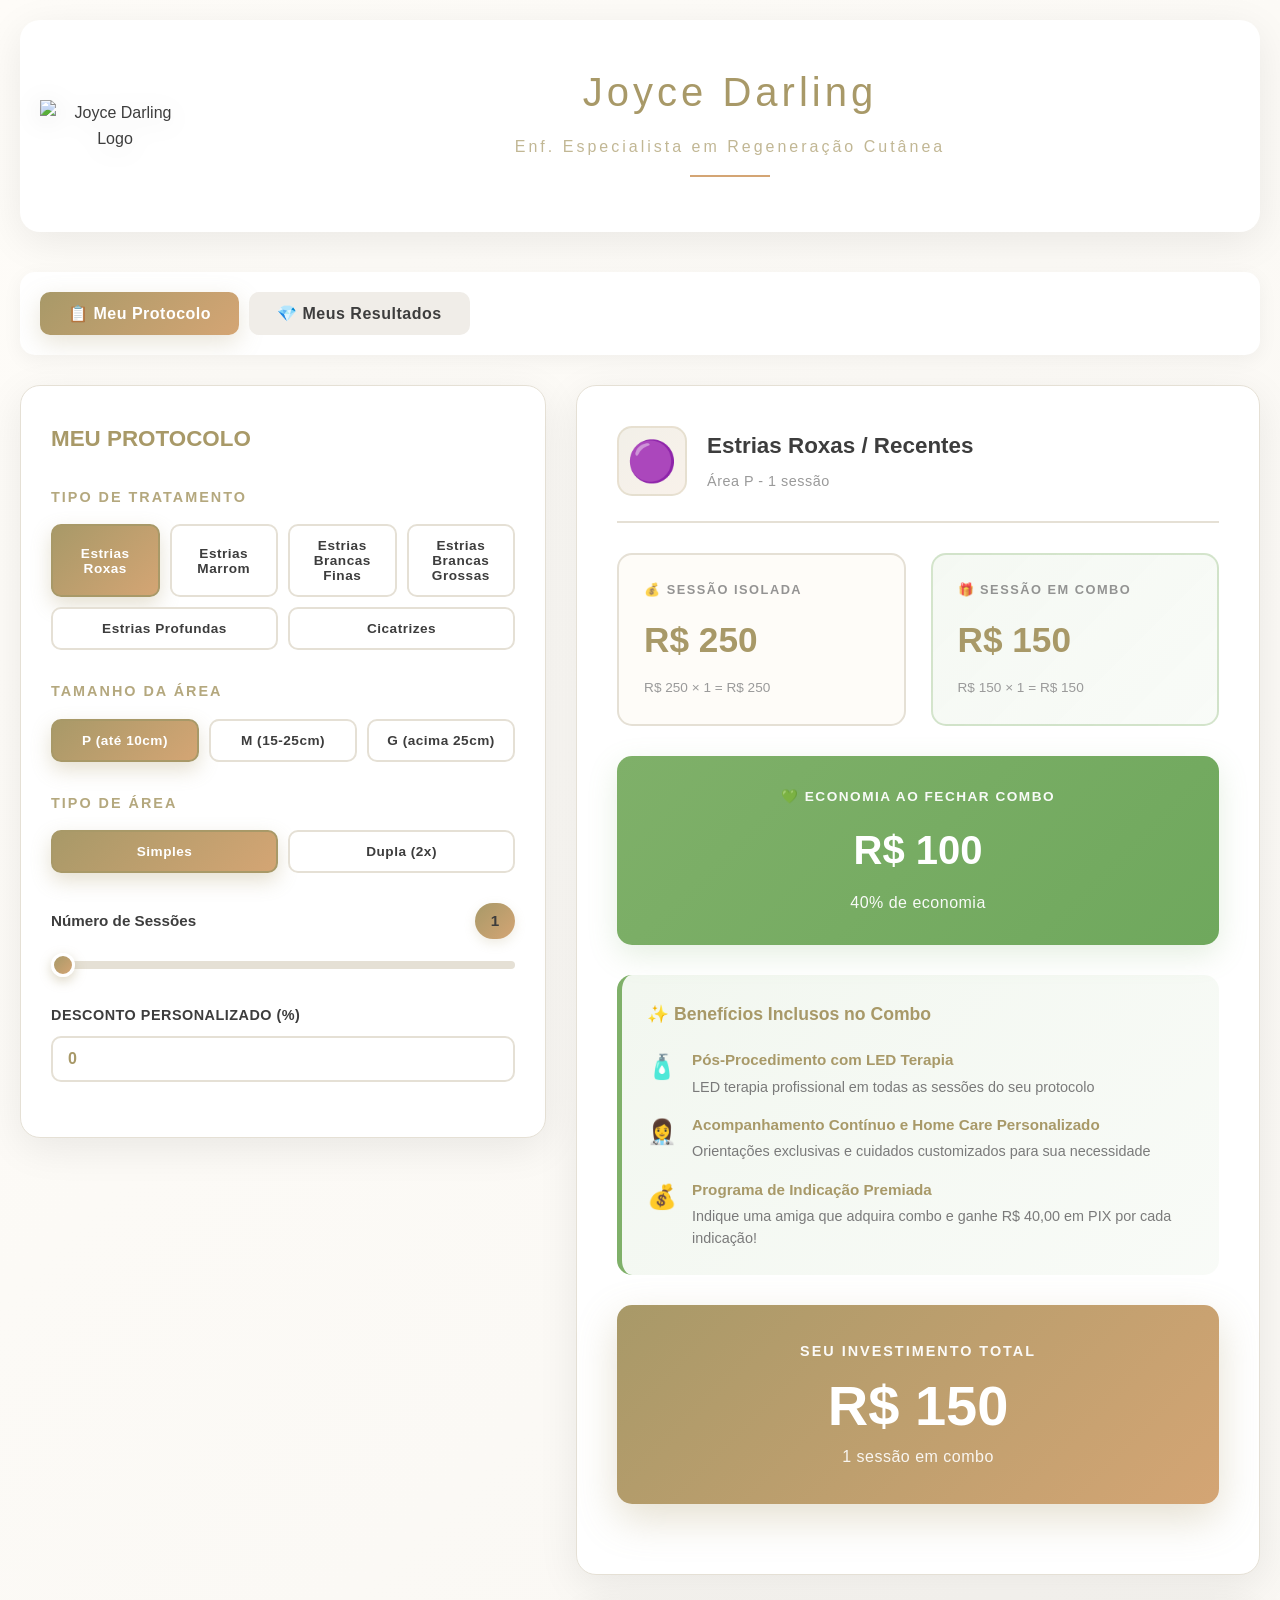
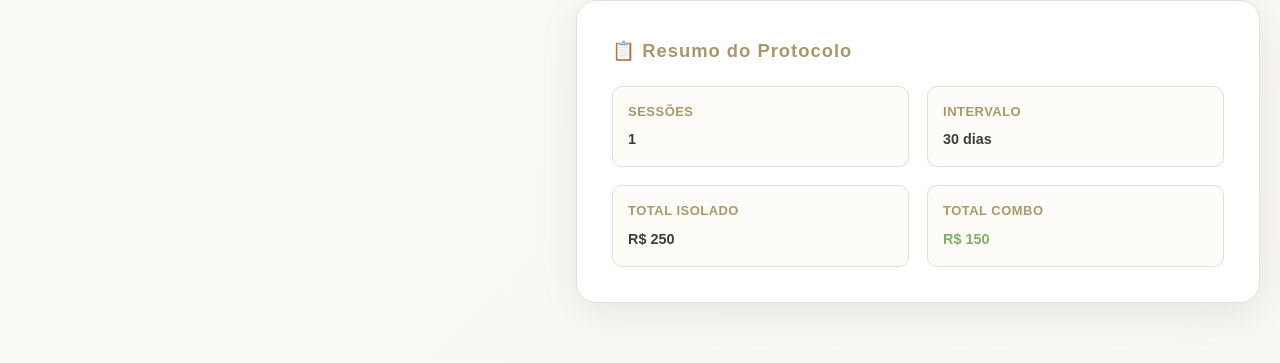
==== commit 97f8880a: "Update index.html trooquei a palavra leite por led" ====
--- a/index.html
+++ b/index.html
@@ -958,7 +958,7 @@
                                 <div class="benefit-icon">🧴</div>
                                 <div class="benefit-text">
                                     <strong>Pós-Procedimento com LED Terapia</strong>
-                                    <p>Leite terapia profissional em todas as sessões do seu protocolo</p>
+                                    <p>LED terapia profissional em todas as sessões do seu protocolo</p>
                                 </div>
                             </div>
                             <div class="benefit-item">
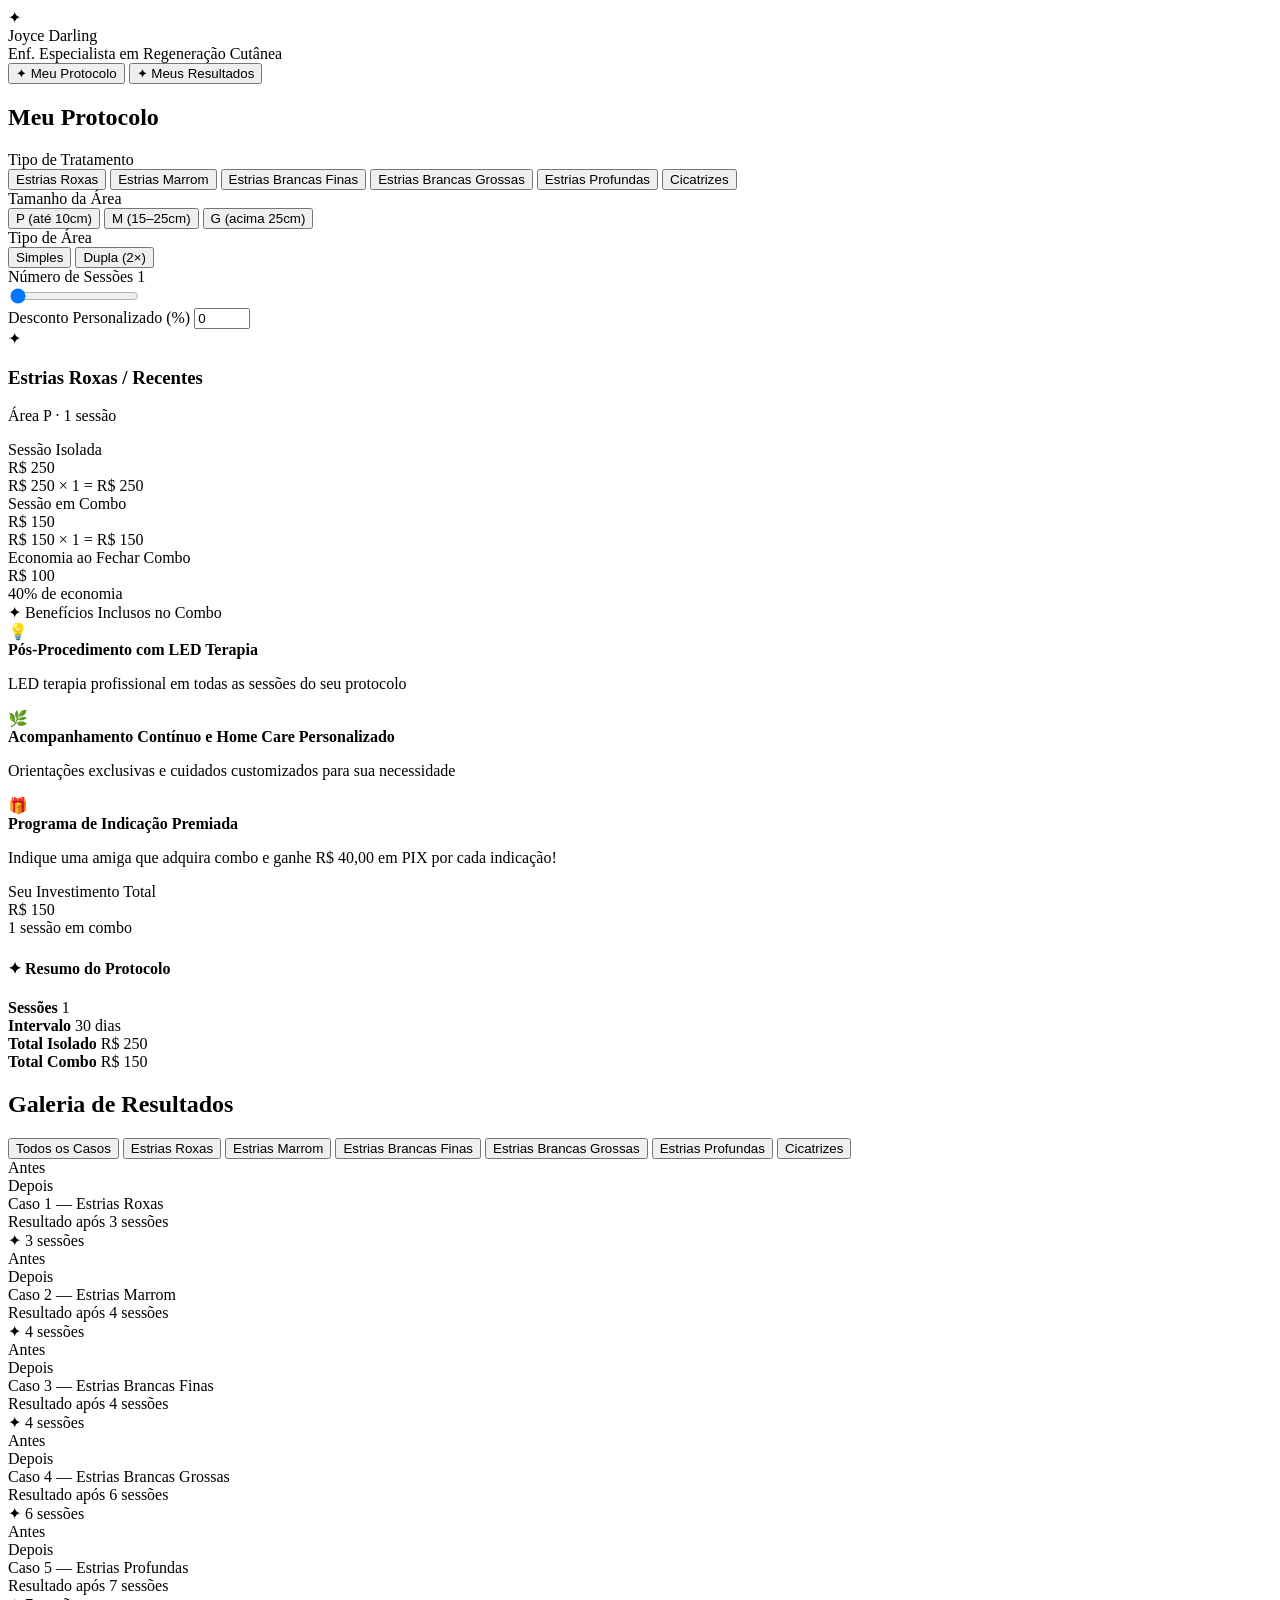
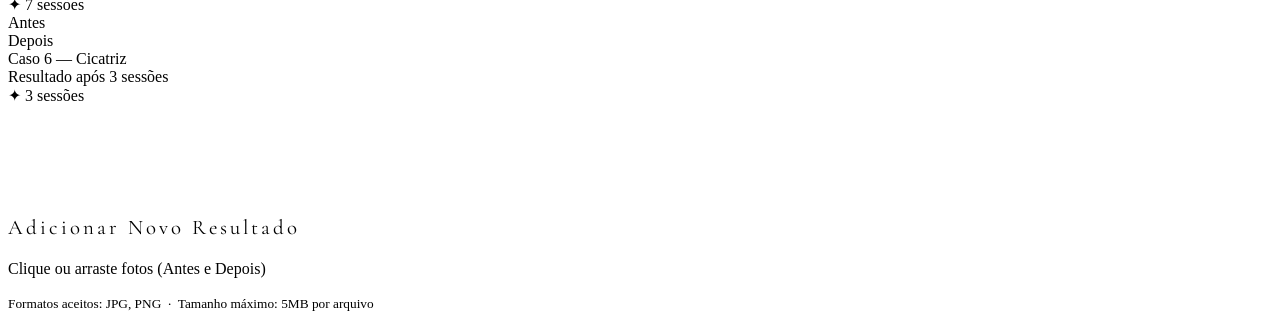
==== commit 0e56905f: "Update index.html redesign de toda a pagina." ====
--- a/index.html
+++ b/index.html
@@ -3,844 +3,18 @@
 <head>
     <meta charset="UTF-8">
     <meta name="viewport" content="width=device-width, initial-scale=1.0">
-    <title>Joyce Darling - Regeneração Cutânea</title>
-    <style>
-        * {
-            margin: 0;
-            padding: 0;
-            box-sizing: border-box;
-        }
-
-        :root {
-            --primary: #a89968;
-            --primary-light: #c9b896;
-            --secondary: #d4a574;
-            --dark: #2a2a2a;
-            --light: #f9f7f3;
-            --cream: #fefcf8;
-            --accent: #7fb069;
-            --text: #3d3d3d;
-            --error: #e74c3c;
-            --border: #e5e0d5;
-        }
-
-        body {
-            font-family: 'Segoe UI', 'Trebuchet MS', sans-serif;
-            background: linear-gradient(135deg, var(--cream) 0%, var(--light) 100%);
-            min-height: 100vh;
-            color: var(--text);
-            line-height: 1.6;
-        }
-
-        .container {
-            max-width: 1400px;
-            margin: 0 auto;
-            padding: 20px;
-        }
-
-        /* HEADER */
-        .header {
-            text-align: center;
-            margin-bottom: 40px;
-            padding: 40px 20px;
-            background: white;
-            border-radius: 20px;
-            box-shadow: 0 10px 40px rgba(0, 0, 0, 0.08);
-            animation: slideDown 0.7s ease-out;
-            display: flex;
-            align-items: center;
-            justify-content: center;
-            gap: 30px;
-            flex-wrap: wrap;
-        }
-
-        .logo-container {
-            flex-shrink: 0;
-        }
-
-        .logo-container img {
-            max-width: 150px;
-            height: auto;
-            filter: drop-shadow(0 4px 12px rgba(0, 0, 0, 0.1));
-        }
-
-        .header-text {
-            flex: 1;
-            min-width: 300px;
-        }
-
-        .logo-text {
-            font-size: 2.5em;
-            font-weight: 300;
-            letter-spacing: 4px;
-            color: var(--primary);
-            margin-bottom: 10px;
-        }
-
-        .logo-subtitle {
-            font-size: 1em;
-            letter-spacing: 3px;
-            color: var(--primary);
-            opacity: 0.7;
-        }
-
-        .divider {
-            width: 80px;
-            height: 2px;
-            background: var(--secondary);
-            margin: 15px auto;
-        }
-
-        /* TABS */
-        .tabs-container {
-            display: flex;
-            gap: 10px;
-            margin-bottom: 30px;
-            background: white;
-            padding: 20px;
-            border-radius: 15px;
-            box-shadow: 0 5px 20px rgba(0, 0, 0, 0.05);
-            overflow-x: auto;
-            flex-wrap: wrap;
-        }
-
-        .tab-button {
-            padding: 12px 28px;
-            border: none;
-            background: #f0ede8;
-            color: var(--text);
-            font-weight: 600;
-            font-size: 1em;
-            border-radius: 10px;
-            cursor: pointer;
-            transition: all 0.3s ease;
-            letter-spacing: 0.5px;
-            white-space: nowrap;
-        }
-
-        .tab-button:hover {
-            background: var(--border);
-            transform: translateY(-2px);
-        }
-
-        .tab-button.active {
-            background: linear-gradient(135deg, var(--primary), var(--secondary));
-            color: white;
-            box-shadow: 0 8px 25px rgba(168, 153, 104, 0.25);
-        }
-
-        /* TAB CONTENT */
-        .tab-content {
-            display: none;
-            animation: fadeIn 0.5s ease-out;
-        }
-
-        .tab-content.active {
-            display: block;
-        }
-
-        @keyframes fadeIn {
-            from {
-                opacity: 0;
-                transform: translateY(10px);
-            }
-            to {
-                opacity: 1;
-                transform: translateY(0);
-            }
-        }
-
-        /* MAIN CONTENT LAYOUT */
-        .main-content {
-            display: grid;
-            grid-template-columns: 1fr 1.3fr;
-            gap: 30px;
-            margin-bottom: 40px;
-        }
-
-        /* PAINEL DE SELEÇÃO */
-        .selection-panel {
-            background: white;
-            border-radius: 20px;
-            padding: 35px 30px;
-            box-shadow: 0 10px 40px rgba(0, 0, 0, 0.08);
-            height: fit-content;
-            border: 1px solid var(--border);
-            animation: slideUp 0.7s ease-out 0.1s both;
-        }
-
-        .selection-panel h2 {
-            color: var(--primary);
-            margin-bottom: 30px;
-            font-size: 1.4em;
-            font-weight: 600;
-        }
-
-        .section {
-            margin-bottom: 30px;
-        }
-
-        .section-title {
-            color: var(--primary);
-            font-weight: 600;
-            margin-bottom: 15px;
-            font-size: 0.9em;
-            text-transform: uppercase;
-            letter-spacing: 2px;
-            opacity: 0.85;
-        }
-
-        .buttons-group {
-            display: flex;
-            flex-wrap: wrap;
-            gap: 10px;
-            margin-bottom: 20px;
-        }
-
-        .btn-combo {
-            flex: 1;
-            min-width: 90px;
-            padding: 12px 16px;
-            border: 2px solid var(--border);
-            background: white;
-            border-radius: 10px;
-            cursor: pointer;
-            font-weight: 600;
-            font-size: 0.85em;
-            transition: all 0.3s ease;
-            text-align: center;
-            color: var(--text);
-            letter-spacing: 0.5px;
-        }
-
-        .btn-combo:hover {
-            border-color: var(--primary);
-            background: rgba(168, 153, 104, 0.05);
-            transform: translateY(-2px);
-        }
-
-        .btn-combo.active {
-            background: linear-gradient(135deg, var(--primary), var(--secondary));
-            color: white;
-            border-color: var(--primary);
-            box-shadow: 0 8px 20px rgba(168, 153, 104, 0.3);
-        }
-
-        /* SLIDER */
-        .slider-group {
-            margin-bottom: 28px;
-        }
-
-        .slider-label {
-            display: flex;
-            justify-content: space-between;
-            align-items: center;
-            margin-bottom: 12px;
-        }
-
-        .slider-label span {
-            color: var(--text);
-            font-weight: 600;
-            font-size: 0.95em;
-        }
-
-        .slider-value {
-            background: linear-gradient(135deg, var(--primary), var(--secondary));
-            color: white;
-            padding: 6px 16px;
-            border-radius: 20px;
-            font-weight: 700;
-            font-size: 0.9em;
-            box-shadow: 0 4px 12px rgba(168, 153, 104, 0.2);
-        }
-
-        input[type="range"] {
-            width: 100%;
-            height: 8px;
-            border-radius: 5px;
-            background: var(--border);
-            outline: none;
-            -webkit-appearance: none;
-        }
-
-        input[type="range"]::-webkit-slider-thumb {
-            -webkit-appearance: none;
-            appearance: none;
-            width: 24px;
-            height: 24px;
-            border-radius: 50%;
-            background: linear-gradient(135deg, var(--primary), var(--secondary));
-            cursor: pointer;
-            box-shadow: 0 4px 12px rgba(168, 153, 104, 0.4);
-            border: 3px solid white;
-        }
-
-        input[type="range"]::-moz-range-thumb {
-            width: 24px;
-            height: 24px;
-            border-radius: 50%;
-            background: linear-gradient(135deg, var(--primary), var(--secondary));
-            cursor: pointer;
-            border: 3px solid white;
-            box-shadow: 0 4px 12px rgba(168, 153, 104, 0.4);
-        }
-
-        /* INPUT GENÉRICO */
-        .input-group {
-            margin-bottom: 20px;
-        }
-
-        .input-group label {
-            display: block;
-            margin-bottom: 8px;
-            font-weight: 600;
-            font-size: 0.9em;
-            color: var(--text);
-            text-transform: uppercase;
-            letter-spacing: 0.5px;
-        }
-
-        .input-group input {
-            width: 100%;
-            padding: 12px 15px;
-            border: 2px solid var(--border);
-            border-radius: 10px;
-            font-size: 1em;
-            transition: all 0.3s ease;
-            font-weight: 600;
-            color: var(--primary);
-        }
-
-        .input-group input:focus {
-            outline: none;
-            border-color: var(--primary);
-            background: rgba(168, 153, 104, 0.05);
-            box-shadow: 0 0 0 4px rgba(168, 153, 104, 0.1);
-        }
-
-        /* PAINEL DE RESULTADO */
-        .result-panel {
-            animation: slideUp 0.7s ease-out 0.2s both;
-        }
-
-        .result-card {
-            background: white;
-            border-radius: 20px;
-            padding: 40px;
-            box-shadow: 0 10px 40px rgba(0, 0, 0, 0.08);
-            margin-bottom: 25px;
-            border: 1px solid var(--border);
-        }
-
-        .result-header {
-            display: flex;
-            align-items: center;
-            gap: 20px;
-            margin-bottom: 30px;
-            padding-bottom: 25px;
-            border-bottom: 2px solid var(--border);
-        }
-
-        .result-icon {
-            width: 70px;
-            height: 70px;
-            border-radius: 15px;
-            background: linear-gradient(135deg, rgba(168, 153, 104, 0.15), rgba(212, 165, 116, 0.15));
-            display: flex;
-            align-items: center;
-            justify-content: center;
-            font-size: 2.5em;
-            border: 2px solid rgba(168, 153, 104, 0.2);
-        }
-
-        .result-title h3 {
-            color: var(--text);
-            font-size: 1.4em;
-            margin-bottom: 6px;
-            font-weight: 600;
-        }
-
-        .result-title p {
-            color: #9a9a9a;
-            font-size: 0.9em;
-            letter-spacing: 0.5px;
-        }
-
-        .price-grid {
-            display: grid;
-            grid-template-columns: 1fr 1fr;
-            gap: 25px;
-            margin-bottom: 30px;
-        }
-
-        .price-box {
-            background: #fefcf8;
-            border-radius: 15px;
-            padding: 25px;
-            border: 2px solid var(--border);
-            transition: all 0.3s ease;
-        }
-
-        .price-box:hover {
-            transform: translateY(-5px);
-            box-shadow: 0 8px 20px rgba(0, 0, 0, 0.1);
-        }
-
-        .price-box.combo {
-            background: linear-gradient(135deg, rgba(127, 176, 105, 0.08), rgba(127, 176, 105, 0.05));
-            border-color: rgba(127, 176, 105, 0.3);
-        }
-
-        .price-label {
-            color: #7a7a7a;
-            font-size: 0.8em;
-            font-weight: 600;
-            text-transform: uppercase;
-            letter-spacing: 1.5px;
-            margin-bottom: 12px;
-            opacity: 0.8;
-        }
-
-        .price-value {
-            font-size: 2.2em;
-            font-weight: 700;
-            color: var(--primary);
-            margin-bottom: 10px;
-        }
-
-        .price-detail {
-            font-size: 0.85em;
-            color: #9a9a9a;
-            line-height: 1.5;
-        }
-
-        /* DESCONTO */
-        .discount-banner {
-            background: linear-gradient(135deg, var(--accent) 0%, #6fa85d 100%);
-            color: white;
-            border-radius: 15px;
-            padding: 30px;
-            text-align: center;
-            margin: 30px 0;
-            box-shadow: 0 10px 30px rgba(127, 176, 105, 0.2);
-            transition: all 0.3s ease;
-        }
-
-        .discount-banner:hover {
-            transform: scale(1.02);
-        }
-
-        .discount-label {
-            font-size: 0.85em;
-            opacity: 0.95;
-            margin-bottom: 10px;
-            text-transform: uppercase;
-            letter-spacing: 1.5px;
-            font-weight: 600;
-        }
-
-        .discount-value {
-            font-size: 2.5em;
-            font-weight: 700;
-            margin-bottom: 8px;
-        }
-
-        .discount-percentage {
-            font-size: 1em;
-            opacity: 0.95;
-            letter-spacing: 0.5px;
-        }
-
-        /* DESCONTO PERSONALIZADO */
-        .custom-discount-banner {
-            background: linear-gradient(135deg, #e74c3c 0%, #c0392b 100%);
-            color: white;
-            border-radius: 15px;
-            padding: 30px;
-            text-align: center;
-            margin: 20px 0;
-            box-shadow: 0 10px 30px rgba(231, 76, 60, 0.2);
-        }
-
-        .custom-discount-banner .discount-label {
-            font-size: 0.85em;
-            opacity: 0.95;
-            margin-bottom: 10px;
-            text-transform: uppercase;
-            letter-spacing: 1.5px;
-            font-weight: 600;
-        }
-
-        .custom-discount-banner .discount-value {
-            font-size: 2.2em;
-            font-weight: 700;
-            margin-bottom: 5px;
-        }
-
-        /* BENEFÍCIOS */
-        .benefits-section {
-            background: linear-gradient(135deg, rgba(127, 176, 105, 0.1), rgba(127, 176, 105, 0.05));
-            border-radius: 15px;
-            padding: 25px;
-            border-left: 5px solid var(--accent);
-            margin: 30px 0;
-        }
-
-        .benefits-title {
-            color: var(--primary);
-            font-weight: 600;
-            margin-bottom: 20px;
-            font-size: 1.1em;
-            display: flex;
-            align-items: center;
-            gap: 10px;
-        }
-
-        .benefit-item {
-            display: flex;
-            gap: 15px;
-            margin-bottom: 15px;
-            align-items: flex-start;
-        }
-
-        .benefit-item:last-child {
-            margin-bottom: 0;
-        }
-
-        .benefit-icon {
-            font-size: 1.5em;
-            min-width: 30px;
-            text-align: center;
-        }
-
-        .benefit-text {
-            flex: 1;
-        }
-
-        .benefit-text strong {
-            color: var(--primary);
-            display: block;
-            margin-bottom: 4px;
-            font-size: 0.95em;
-        }
-
-        .benefit-text p {
-            color: #7a7a7a;
-            font-size: 0.9em;
-            line-height: 1.5;
-            margin: 0;
-        }
-
-        /* VALOR FINAL DESTACADO */
-        .final-value-banner {
-            background: linear-gradient(135deg, var(--primary) 0%, var(--secondary) 100%);
-            color: white;
-            border-radius: 15px;
-            padding: 35px;
-            text-align: center;
-            margin: 30px 0;
-            box-shadow: 0 15px 40px rgba(168, 153, 104, 0.3);
-            animation: pulse 2s infinite;
-        }
-
-        .final-value-label {
-            font-size: 0.9em;
-            opacity: 0.95;
-            margin-bottom: 15px;
-            text-transform: uppercase;
-            letter-spacing: 2px;
-            font-weight: 600;
-        }
-
-        .final-value {
-            font-size: 3.5em;
-            font-weight: 700;
-            margin-bottom: 10px;
-            line-height: 1;
-        }
-
-        .final-value-description {
-            font-size: 1em;
-            opacity: 0.9;
-            letter-spacing: 0.5px;
-        }
-
-        @keyframes pulse {
-            0%, 100% {
-                transform: scale(1);
-            }
-            50% {
-                transform: scale(1.02);
-            }
-        }
-
-        /* INFO BOX */
-        .info-box {
-            background: white;
-            border-radius: 20px;
-            padding: 35px;
-            box-shadow: 0 10px 40px rgba(0, 0, 0, 0.08);
-            border: 1px solid var(--border);
-            animation: slideUp 0.7s ease-out 0.3s both;
-        }
-
-        .info-box h4 {
-            color: var(--primary);
-            margin-bottom: 20px;
-            font-size: 1.15em;
-            font-weight: 600;
-            letter-spacing: 1px;
-        }
-
-        .info-list {
-            display: grid;
-            grid-template-columns: 1fr 1fr;
-            gap: 18px;
-        }
-
-        .info-item {
-            padding: 15px;
-            background: #fefcf8;
-            border-radius: 10px;
-            font-size: 0.9em;
-            border: 1px solid var(--border);
-        }
-
-        .info-item strong {
-            color: var(--primary);
-            display: block;
-            margin-bottom: 6px;
-            font-size: 0.9em;
-            text-transform: uppercase;
-            letter-spacing: 0.5px;
-        }
-
-        .info-item span {
-            color: var(--text);
-            font-weight: 600;
-        }
-
-        /* GALERIA DE RESULTADOS */
-        .gallery-section {
-            background: white;
-            border-radius: 20px;
-            padding: 40px;
-            box-shadow: 0 10px 40px rgba(0, 0, 0, 0.08);
-            border: 1px solid var(--border);
-        }
-
-        .gallery-filters {
-            display: flex;
-            gap: 15px;
-            margin-bottom: 40px;
-            flex-wrap: wrap;
-        }
-
-        .filter-btn {
-            padding: 12px 24px;
-            border: 2px solid var(--border);
-            background: white;
-            border-radius: 10px;
-            cursor: pointer;
-            font-weight: 600;
-            transition: all 0.3s ease;
-            color: var(--text);
-        }
-
-        .filter-btn:hover,
-        .filter-btn.active {
-            background: linear-gradient(135deg, var(--primary), var(--secondary));
-            color: white;
-            border-color: var(--primary);
-        }
-
-        .gallery-grid {
-            display: grid;
-            grid-template-columns: repeat(auto-fill, minmax(300px, 1fr));
-            gap: 30px;
-        }
-
-        .gallery-item {
-            background: #fefcf8;
-            border-radius: 15px;
-            overflow: hidden;
-            box-shadow: 0 5px 20px rgba(0, 0, 0, 0.1);
-            transition: all 0.3s ease;
-            border: 1px solid var(--border);
-        }
-
-        .gallery-item:hover {
-            transform: translateY(-10px);
-            box-shadow: 0 15px 40px rgba(0, 0, 0, 0.15);
-        }
-
-        .gallery-images {
-            display: grid;
-            grid-template-columns: 1fr 1fr;
-            height: 250px;
-        }
-
-        .gallery-img {
-            width: 100%;
-            height: 100%;
-            object-fit: cover;
-            background: linear-gradient(135deg, var(--primary), var(--secondary));
-            display: flex;
-            align-items: center;
-            justify-content: center;
-            color: white;
-            font-size: 3em;
-        }
-
-        .gallery-info {
-            padding: 20px;
-        }
-
-        .gallery-title {
-            color: var(--primary);
-            font-weight: 600;
-            margin-bottom: 8px;
-            font-size: 1.1em;
-        }
-
-        .gallery-description {
-            color: #9a9a9a;
-            font-size: 0.9em;
-            margin-bottom: 15px;
-            line-height: 1.5;
-        }
-
-        .gallery-stats {
-            display: flex;
-            gap: 10px;
-            font-size: 0.85em;
-            color: var(--primary);
-            font-weight: 600;
-        }
-
-        /* UPLOAD AREA */
-        .upload-area {
-            border: 2px dashed var(--border);
-            border-radius: 15px;
-            padding: 40px;
-            text-align: center;
-            cursor: pointer;
-            transition: all 0.3s ease;
-            background: #fefcf8;
-            margin-bottom: 30px;
-        }
-
-        .upload-area:hover {
-            border-color: var(--primary);
-            background: rgba(168, 153, 104, 0.05);
-        }
-
-        .upload-area.dragging {
-            border-color: var(--accent);
-            background: rgba(127, 176, 105, 0.1);
-        }
-
-        .upload-area p {
-            color: var(--text);
-            margin-bottom: 10px;
-            font-weight: 600;
-        }
-
-        .upload-area small {
-            color: #9a9a9a;
-            font-size: 0.9em;
-        }
-
-        /* RESPONSIVO */
-        @media (max-width: 1024px) {
-            .main-content {
-                grid-template-columns: 1fr;
-            }
-
-            .info-list {
-                grid-template-columns: 1fr;
-            }
-
-            .gallery-grid {
-                grid-template-columns: repeat(auto-fill, minmax(250px, 1fr));
-            }
-
-            .header {
-                flex-direction: column;
-            }
-        }
-
-        @media (max-width: 768px) {
-            .header {
-                padding: 30px 15px;
-            }
-
-            .logo-text {
-                font-size: 1.8em;
-            }
-
-            .selection-panel,
-            .result-card,
-            .info-box,
-            .gallery-section {
-                padding: 25px 20px;
-            }
-
-            .tabs-container {
-                flex-direction: column;
-            }
-
-            .tab-button {
-                width: 100%;
-            }
-
-            .gallery-grid {
-                grid-template-columns: 1fr;
-            }
-
-            .price-grid {
-                grid-template-columns: 1fr;
-            }
-
-            .result-header {
-                flex-direction: column;
-                text-align: center;
-            }
-
-            .final-value {
-                font-size: 2.5em;
-            }
-        }
-
-        @keyframes slideDown {
-            from {
-                opacity: 0;
-                transform: translateY(-30px);
-            }
-            to {
-                opacity: 1;
-                transform: translateY(0);
-            }
-        }
-
-        @keyframes slideUp {
-            from {
-                opacity: 0;
-                transform: translateY(30px);
-            }
-            to {
-                opacity: 1;
-                transform: translateY(0);
-            }
-        }
-    </style>
+    <title>Joyce Darling — Regeneração Cutânea</title>
+    <link rel="preconnect" href="https://fonts.googleapis.com">
+    <link href="https://fonts.googleapis.com/css2?family=Cormorant+Garamond:ital,wght@0,300;0,400;0,500;0,600;1,300;1,400&family=Jost:wght@300;400;500;600&display=swap" rel="stylesheet">
+    <link rel="stylesheet" href="style.css">
 </head>
 <body>
     <div class="container">
+
         <!-- HEADER -->
         <div class="header">
             <div class="logo-container">
-                <img src="logo_joyce_darling.png" alt="Joyce Darling Logo">
+                <div class="logo-placeholder">✦</div>
             </div>
             <div class="header-text">
                 <div class="logo-text">Joyce Darling</div>
@@ -852,10 +26,10 @@
         <!-- TABS -->
         <div class="tabs-container">
             <button class="tab-button active" onclick="switchTab('protocolo', event)">
-                📋 Meu Protocolo
+                ✦ Meu Protocolo
             </button>
             <button class="tab-button" onclick="switchTab('resultados', event)">
-                💎 Meus Resultados
+                ✦ Meus Resultados
             </button>
         </div>
 
@@ -864,9 +38,8 @@
             <div class="main-content">
                 <!-- PAINEL DE SELEÇÃO -->
                 <div class="selection-panel">
-                    <h2>MEU PROTOCOLO</h2>
-
-                    <!-- Tipo de Tratamento -->
+                    <h2>Meu Protocolo</h2>
+
                     <div class="section">
                         <div class="section-title">Tipo de Tratamento</div>
                         <div class="buttons-group" id="tratamentoButtons">
@@ -879,26 +52,23 @@
                         </div>
                     </div>
 
-                    <!-- Tamanho da Área -->
                     <div class="section">
                         <div class="section-title">Tamanho da Área</div>
                         <div class="buttons-group" id="areaButtons">
                             <button class="btn-combo active" data-area="P">P (até 10cm)</button>
-                            <button class="btn-combo" data-area="M">M (15-25cm)</button>
+                            <button class="btn-combo" data-area="M">M (15–25cm)</button>
                             <button class="btn-combo" data-area="G">G (acima 25cm)</button>
                         </div>
                     </div>
 
-                    <!-- Área Dupla -->
                     <div class="section">
                         <div class="section-title">Tipo de Área</div>
                         <div class="buttons-group" id="areaTypeButtons">
                             <button class="btn-combo active" data-multiplier="1">Simples</button>
-                            <button class="btn-combo" data-multiplier="2">Dupla (2x)</button>
-                        </div>
-                    </div>
-
-                    <!-- Número de Sessões -->
+                            <button class="btn-combo" data-multiplier="2">Dupla (2×)</button>
+                        </div>
+                    </div>
+
                     <div class="slider-group">
                         <div class="slider-label">
                             <span>Número de Sessões</span>
@@ -907,7 +77,6 @@
                         <input type="range" id="sessoesSlider" min="1" max="10" value="1">
                     </div>
 
-                    <!-- Desconto Personalizado -->
                     <div class="input-group">
                         <label for="descontoInput">Desconto Personalizado (%)</label>
                         <input type="number" id="descontoInput" min="0" max="100" value="0" placeholder="Digite a % de desconto">
@@ -918,58 +87,56 @@
                 <div class="result-panel">
                     <div class="result-card">
                         <div class="result-header">
-                            <div class="result-icon" id="resultIcon">🟣</div>
+                            <div class="result-icon" id="resultIcon">✦</div>
                             <div class="result-title">
                                 <h3 id="resultName">Estrias Roxas</h3>
-                                <p id="resultDescription">Área P - 1 sessão</p>
+                                <p id="resultDescription">Área P · 1 sessão</p>
                             </div>
                         </div>
 
                         <div class="price-grid">
                             <div class="price-box">
-                                <div class="price-label">💰 Sessão Isolada</div>
+                                <div class="price-label">Sessão Isolada</div>
                                 <div class="price-value" id="precoIsolado">R$ 250</div>
                                 <div class="price-detail" id="detailIsolado">R$ 250 × 1 = R$ 250</div>
                             </div>
                             <div class="price-box combo">
-                                <div class="price-label">🎁 Sessão em Combo</div>
+                                <div class="price-label">Sessão em Combo</div>
                                 <div class="price-value" id="precoCombo">R$ 150</div>
                                 <div class="price-detail" id="detailCombo">R$ 150 × 1 = R$ 150</div>
                             </div>
                         </div>
 
                         <div class="discount-banner">
-                            <div class="discount-label">💚 Economia ao Fechar Combo</div>
+                            <div class="discount-label">Economia ao Fechar Combo</div>
                             <div class="discount-value" id="discountValue">R$ 100</div>
-                            <div class="discount-percentage" id="discountPercent">40%</div>
-                        </div>
-
-                        <!-- DESCONTO PERSONALIZADO -->
+                            <div class="discount-percentage" id="discountPercent">40% de desconto</div>
+                        </div>
+
                         <div id="customDiscountBanner" style="display: none;" class="custom-discount-banner">
-                            <div class="discount-label">🎉 DESCONTO ESPECIAL HOJE!</div>
+                            <div class="discount-label">Desconto Especial Aplicado</div>
                             <div class="discount-value" id="customDiscountValue">R$ 15</div>
-                            <div class="discount-percentage" id="customDiscountPercent">Você economiza mais!</div>
-                        </div>
-
-                        <!-- BENEFÍCIOS -->
+                            <div class="discount-percentage" id="customDiscountPercent">Você economiza ainda mais!</div>
+                        </div>
+
                         <div class="benefits-section">
-                            <div class="benefits-title">✨ Benefícios Inclusos no Combo</div>
+                            <div class="benefits-title">✦ Benefícios Inclusos no Combo</div>
                             <div class="benefit-item">
-                                <div class="benefit-icon">🧴</div>
+                                <div class="benefit-icon">💡</div>
                                 <div class="benefit-text">
                                     <strong>Pós-Procedimento com LED Terapia</strong>
                                     <p>LED terapia profissional em todas as sessões do seu protocolo</p>
                                 </div>
                             </div>
                             <div class="benefit-item">
-                                <div class="benefit-icon">👩‍⚕️</div>
+                                <div class="benefit-icon">🌿</div>
                                 <div class="benefit-text">
                                     <strong>Acompanhamento Contínuo e Home Care Personalizado</strong>
                                     <p>Orientações exclusivas e cuidados customizados para sua necessidade</p>
                                 </div>
                             </div>
                             <div class="benefit-item">
-                                <div class="benefit-icon">💰</div>
+                                <div class="benefit-icon">🎁</div>
                                 <div class="benefit-text">
                                     <strong>Programa de Indicação Premiada</strong>
                                     <p>Indique uma amiga que adquira combo e ganhe R$ 40,00 em PIX por cada indicação!</p>
@@ -977,7 +144,6 @@
                             </div>
                         </div>
 
-                        <!-- VALOR FINAL DESTACADO -->
                         <div class="final-value-banner">
                             <div class="final-value-label">Seu Investimento Total</div>
                             <div class="final-value" id="finalValue">R$ 150</div>
@@ -985,9 +151,8 @@
                         </div>
                     </div>
 
-                    <!-- INFO BOX -->
                     <div class="info-box">
-                        <h4>📋 Resumo do Protocolo</h4>
+                        <h4>✦ Resumo do Protocolo</h4>
                         <div class="info-list">
                             <div class="info-item">
                                 <strong>Sessões</strong>
@@ -1003,7 +168,7 @@
                             </div>
                             <div class="info-item">
                                 <strong>Total Combo</strong>
-                                <span id="infoValorCombo" style="color: var(--accent);">R$ 150</span>
+                                <span id="infoValorCombo" style="color: var(--green);">R$ 150</span>
                             </div>
                         </div>
                     </div>
@@ -1014,7 +179,7 @@
         <!-- ABA 2: RESULTADOS -->
         <div id="resultados" class="tab-content">
             <div class="gallery-section">
-                <h2 style="color: var(--primary); margin-bottom: 30px; font-size: 1.5em;">💎 Galeria de Resultados Antes e Depois</h2>
+                <h2>Galeria de Resultados</h2>
 
                 <div class="gallery-filters">
                     <button class="filter-btn active" onclick="filterGallery('todos', event)">Todos os Casos</button>
@@ -1026,29 +191,27 @@
                     <button class="filter-btn" onclick="filterGallery('cicatrizes', event)">Cicatrizes</button>
                 </div>
 
-                <div class="gallery-grid" id="gallery">
-                    <!-- Os items serão inseridos pelo JavaScript -->
-                </div>
-
-                <!-- ÁREA DE UPLOAD -->
-                <div style="margin-top: 50px; border-top: 2px solid var(--border); padding-top: 40px;">
-                    <h3 style="color: var(--primary); margin-bottom: 20px;">📤 Adicionar Novo Resultado</h3>
+                <div class="gallery-grid" id="gallery"></div>
+
+                <div style="margin-top: 50px; border-top: 1px solid var(--parchment); padding-top: 40px;">
+                    <h3 style="font-family:'Cormorant Garamond',serif; font-size:1.3rem; font-weight:400; letter-spacing:3px; color:var(--text-dark); margin-bottom:20px;">Adicionar Novo Resultado</h3>
                     <div class="upload-area" id="uploadArea" onclick="document.getElementById('fileInput').click()">
-                        <p>📷 Clique ou arraste fotos (Antes e Depois)</p>
-                        <small>Formatos aceitos: JPG, PNG | Tamanho máximo: 5MB por arquivo</small>
+                        <p>Clique ou arraste fotos (Antes e Depois)</p>
+                        <small>Formatos aceitos: JPG, PNG &nbsp;·&nbsp; Tamanho máximo: 5MB por arquivo</small>
                     </div>
                     <input type="file" id="fileInput" multiple accept="image/*" style="display: none;">
                 </div>
             </div>
         </div>
+
     </div>
 
     <script>
-        // DADOS DOS PROTOCOLOS
+        // DADOS DOS PROTOCOLOS (inalterado)
         const protocolos = {
             'estrias-roxas': {
                 nome: 'Estrias Roxas / Recentes',
-                icon: '🟣',
+                icon: '✦',
                 precos: {
                     P: { isolado: 250, combo: 150 },
                     M: { isolado: 350, combo: 200 },
@@ -1057,7 +220,7 @@
             },
             'estrias-marrom': {
                 nome: 'Estrias Marrom / Cor da Pele',
-                icon: '🟤',
+                icon: '✦',
                 precos: {
                     P: { isolado: 250, combo: 150 },
                     M: { isolado: 350, combo: 200 },
@@ -1066,7 +229,7 @@
             },
             'estrias-brancas-finas': {
                 nome: 'Estrias Brancas Finas',
-                icon: '⚪',
+                icon: '✦',
                 precos: {
                     P: { isolado: 250, combo: 150 },
                     M: { isolado: 350, combo: 200 },
@@ -1075,7 +238,7 @@
             },
             'estrias-brancas-grossas': {
                 nome: 'Estrias Brancas Grossas',
-                icon: '⚪',
+                icon: '✦',
                 precos: {
                     P: { isolado: 250, combo: 150 },
                     M: { isolado: 350, combo: 200 },
@@ -1084,7 +247,7 @@
             },
             'estrias-profundas': {
                 nome: 'Estrias Profundas / Largas',
-                icon: '⚫',
+                icon: '✦',
                 precos: {
                     P: { isolado: 250, combo: 150 },
                     M: { isolado: 350, combo: 200 },
@@ -1093,7 +256,7 @@
             },
             'cicatrizes': {
                 nome: 'Cicatrizes',
-                icon: '🩹',
+                icon: '✦',
                 precos: {
                     P: { isolado: 200, combo: 150 },
                     M: { isolado: 300, combo: 250 },
@@ -1110,17 +273,15 @@
             desconto: 0
         };
 
-        // GALERIA DE RESULTADOS (EXEMPLOS)
         const galeriaExemplos = [
-            { tipo: 'roxas', titulo: 'Caso 1 - Estrias Roxas', descricao: 'Resultado após 3 sessões', sessoes: '3' },
-            { tipo: 'marrom', titulo: 'Caso 2 - Estrias Marrom', descricao: 'Resultado após 4 sessões', sessoes: '4' },
-            { tipo: 'brancas-finas', titulo: 'Caso 3 - Estrias Finas', descricao: 'Resultado após 4 sessões', sessoes: '4' },
-            { tipo: 'brancas-grossas', titulo: 'Caso 4 - Estrias Grossas', descricao: 'Resultado após 6 sessões', sessoes: '6' },
-            { tipo: 'profundas', titulo: 'Caso 5 - Estrias Profundas', descricao: 'Resultado após 7 sessões', sessoes: '7' },
-            { tipo: 'cicatrizes', titulo: 'Caso 6 - Cicatriz', descricao: 'Resultado após 3 sessões', sessoes: '3' },
+            { tipo: 'roxas',          titulo: 'Caso 1 — Estrias Roxas',          descricao: 'Resultado após 3 sessões', sessoes: '3' },
+            { tipo: 'marrom',         titulo: 'Caso 2 — Estrias Marrom',          descricao: 'Resultado após 4 sessões', sessoes: '4' },
+            { tipo: 'brancas-finas',  titulo: 'Caso 3 — Estrias Brancas Finas',   descricao: 'Resultado após 4 sessões', sessoes: '4' },
+            { tipo: 'brancas-grossas',titulo: 'Caso 4 — Estrias Brancas Grossas', descricao: 'Resultado após 6 sessões', sessoes: '6' },
+            { tipo: 'profundas',      titulo: 'Caso 5 — Estrias Profundas',        descricao: 'Resultado após 7 sessões', sessoes: '7' },
+            { tipo: 'cicatrizes',     titulo: 'Caso 6 — Cicatriz',                 descricao: 'Resultado após 3 sessões', sessoes: '3' },
         ];
 
-        // ABAS
         function switchTab(tabName, event) {
             document.querySelectorAll('.tab-content').forEach(el => el.classList.remove('active'));
             document.querySelectorAll('.tab-button').forEach(el => el.classList.remove('active'));
@@ -1128,7 +289,6 @@
             event.target.classList.add('active');
         }
 
-        // TRATAMENTO
         document.querySelectorAll('#tratamentoButtons .btn-combo').forEach(btn => {
             btn.addEventListener('click', (e) => {
                 document.querySelectorAll('#tratamentoButtons .btn-combo').forEach(b => b.classList.remove('active'));
@@ -1138,7 +298,6 @@
             });
         });
 
-        // ÁREA
         document.querySelectorAll('#areaButtons .btn-combo').forEach(btn => {
             btn.addEventListener('click', (e) => {
                 document.querySelectorAll('#areaButtons .btn-combo').forEach(b => b.classList.remove('active'));
@@ -1148,7 +307,6 @@
             });
         });
 
-        // ÁREA DUPLA
         document.querySelectorAll('#areaTypeButtons .btn-combo').forEach(btn => {
             btn.addEventListener('click', (e) => {
                 document.querySelectorAll('#areaTypeButtons .btn-combo').forEach(b => b.classList.remove('active'));
@@ -1158,47 +316,40 @@
             });
         });
 
-        // SESSÕES
         document.getElementById('sessoesSlider').addEventListener('input', (e) => {
             estadoAtual.sessoes = parseInt(e.target.value);
             document.getElementById('sessoesValue').textContent = e.target.value;
             atualizar();
         });
 
-        // DESCONTO
         document.getElementById('descontoInput').addEventListener('input', (e) => {
             estadoAtual.desconto = parseFloat(e.target.value) || 0;
             atualizar();
         });
 
-        // FUNÇÃO PRINCIPAL DE ATUALIZAÇÃO
         function atualizar() {
             const protocolo = protocolos[estadoAtual.tipo];
             const precos = protocolo.precos[estadoAtual.area];
             const sessoes = estadoAtual.sessoes;
             const multiplier = estadoAtual.multiplier;
 
-            // Aplicar multiplicador
             const precoIsoladoAjustado = precos.isolado * multiplier;
-            const precoComboAjustado = precos.combo * multiplier;
-
-            const totalIsolado = precoIsoladoAjustado * sessoes;
-            const totalComboBase = precoComboAjustado * sessoes;
-
-            // Aplicar desconto personalizado
+            const precoComboAjustado   = precos.combo   * multiplier;
+
+            const totalIsolado   = precoIsoladoAjustado * sessoes;
+            const totalComboBase = precoComboAjustado   * sessoes;
+
             const descontoPersonalizado = (totalComboBase * (estadoAtual.desconto / 100));
             const totalComboFinal = totalComboBase - descontoPersonalizado;
 
-            const economia = totalIsolado - totalComboBase;
+            const economia       = totalIsolado - totalComboBase;
             const percentualDesc = Math.round((economia / totalIsolado) * 100);
 
-            // Atualizar header
             document.getElementById('resultIcon').textContent = protocolo.icon;
             document.getElementById('resultName').textContent = protocolo.nome;
             const tipoArea = estadoAtual.multiplier === 2 ? `Área ${estadoAtual.area} (Dupla)` : `Área ${estadoAtual.area}`;
-            document.getElementById('resultDescription').textContent = `${tipoArea} - ${sessoes} ${sessoes === 1 ? 'sessão' : 'sessões'}`;
-
-            // Preços
+            document.getElementById('resultDescription').textContent = `${tipoArea} · ${sessoes} ${sessoes === 1 ? 'sessão' : 'sessões'}`;
+
             document.getElementById('precoIsolado').textContent = `R$ ${precoIsoladoAjustado.toLocaleString('pt-BR')}`;
             document.getElementById('detailIsolado').textContent = `R$ ${precoIsoladoAjustado.toLocaleString('pt-BR')} × ${sessoes} = R$ ${totalIsolado.toLocaleString('pt-BR')}`;
 
@@ -1208,7 +359,6 @@
             document.getElementById('discountValue').textContent = `R$ ${economia.toLocaleString('pt-BR')}`;
             document.getElementById('discountPercent').textContent = `${percentualDesc}% de economia`;
 
-            // Desconto personalizado
             if (estadoAtual.desconto > 0) {
                 document.getElementById('customDiscountBanner').style.display = 'block';
                 document.getElementById('customDiscountValue').textContent = `R$ ${descontoPersonalizado.toLocaleString('pt-BR')}`;
@@ -1217,20 +367,17 @@
                 document.getElementById('customDiscountBanner').style.display = 'none';
             }
 
-            // Valor final destacado
             document.getElementById('finalValue').textContent = `R$ ${totalComboFinal.toLocaleString('pt-BR')}`;
             document.getElementById('finalDescription').textContent = `${sessoes} ${sessoes === 1 ? 'sessão' : 'sessões'} em combo`;
 
-            // Info box
             document.getElementById('infoSessoes').textContent = `${sessoes}`;
             document.getElementById('infoValorIsolado').textContent = `R$ ${totalIsolado.toLocaleString('pt-BR')}`;
             document.getElementById('infoValorCombo').textContent = `R$ ${totalComboFinal.toLocaleString('pt-BR')}`;
         }
 
-        // GALERIA
         function gerarGaleria() {
             const gallery = document.getElementById('gallery');
-            gallery.innerHTML = galeriaExemplos.map((item, index) => `
+            gallery.innerHTML = galeriaExemplos.map((item) => `
                 <div class="gallery-item" data-tipo="${item.tipo}">
                     <div class="gallery-images">
                         <div class="gallery-img">Antes</div>
@@ -1240,7 +387,7 @@
                         <div class="gallery-title">${item.titulo}</div>
                         <div class="gallery-description">${item.descricao}</div>
                         <div class="gallery-stats">
-                            <span>📸 ${item.sessoes} sessões</span>
+                            <span>✦ ${item.sessoes} sessões</span>
                         </div>
                     </div>
                 </div>
@@ -1250,17 +397,11 @@
         function filterGallery(tipo, event) {
             document.querySelectorAll('.filter-btn').forEach(b => b.classList.remove('active'));
             event.target.classList.add('active');
-
             document.querySelectorAll('.gallery-item').forEach(item => {
-                if (tipo === 'todos' || item.dataset.tipo === tipo) {
-                    item.style.display = 'block';
-                } else {
-                    item.style.display = 'none';
-                }
+                item.style.display = (tipo === 'todos' || item.dataset.tipo === tipo) ? 'block' : 'none';
             });
         }
 
-        // INICIALIZAR
         gerarGaleria();
         atualizar();
     </script>
